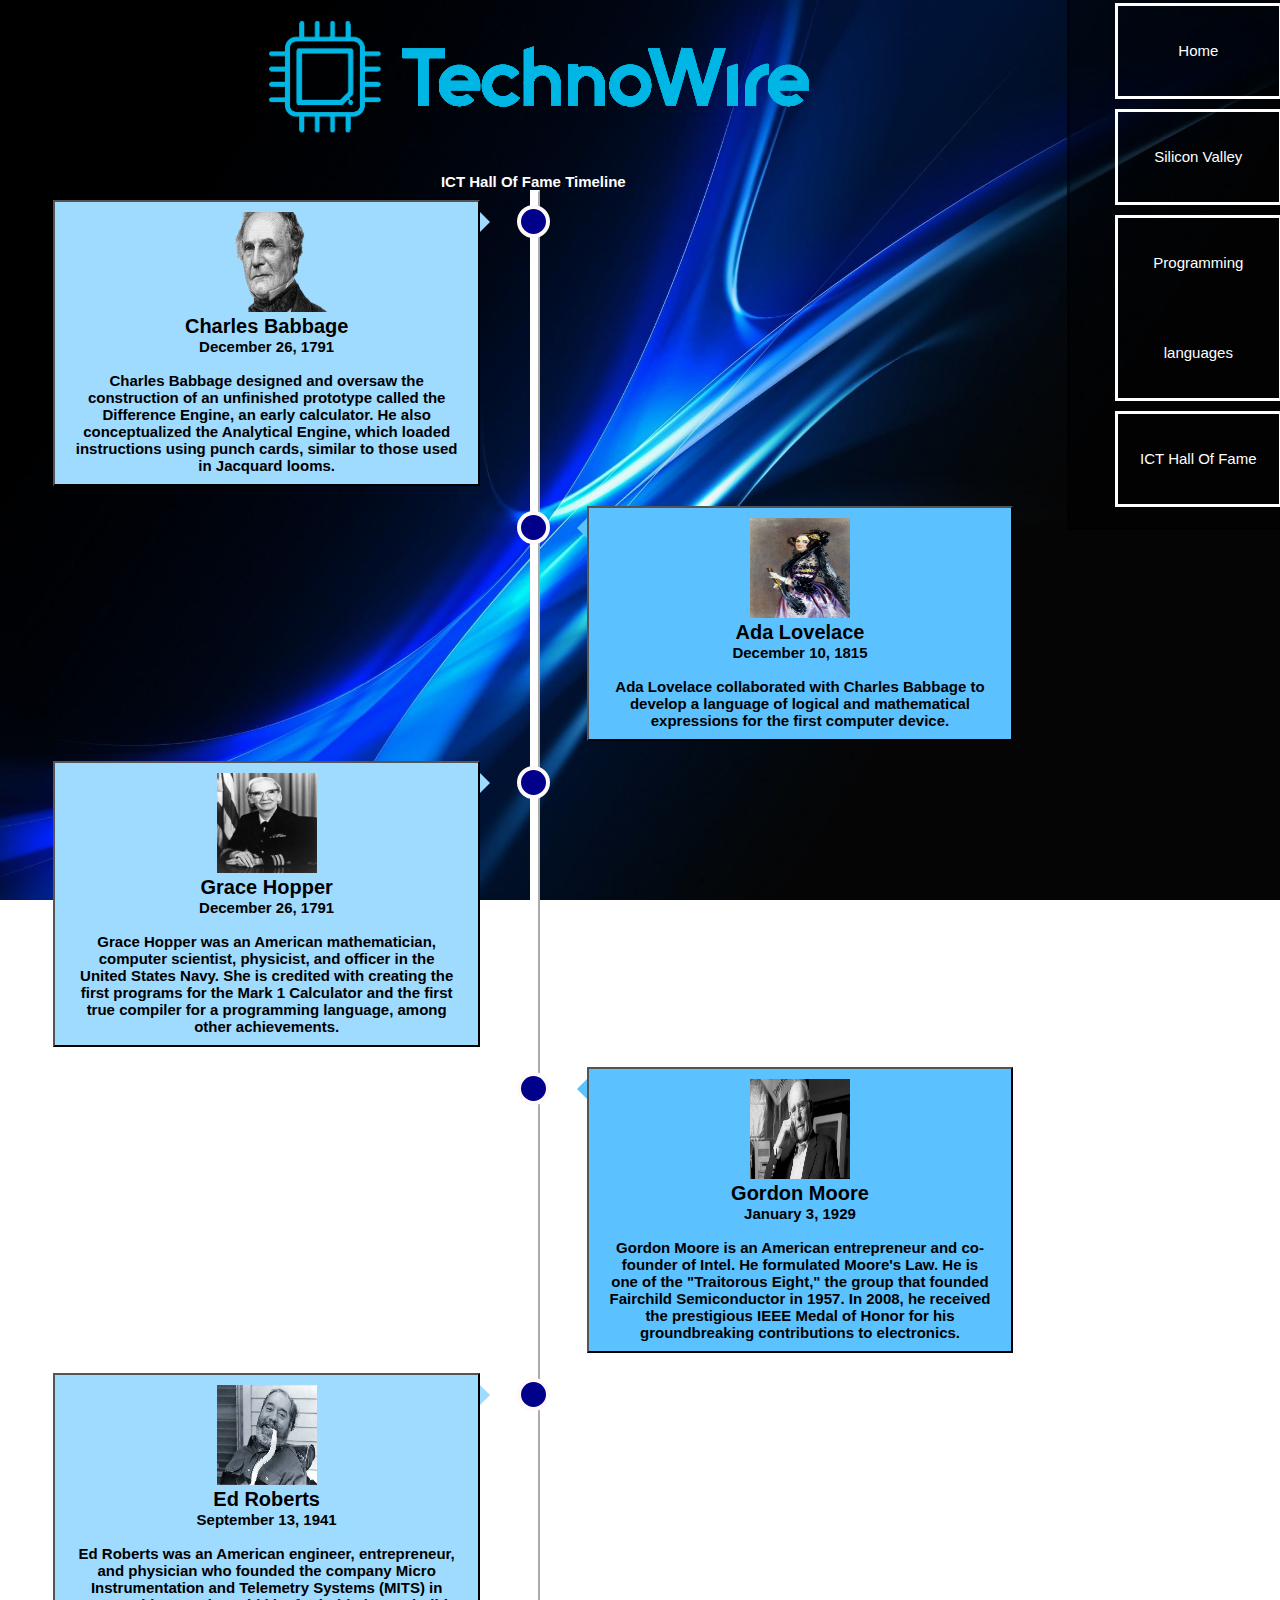
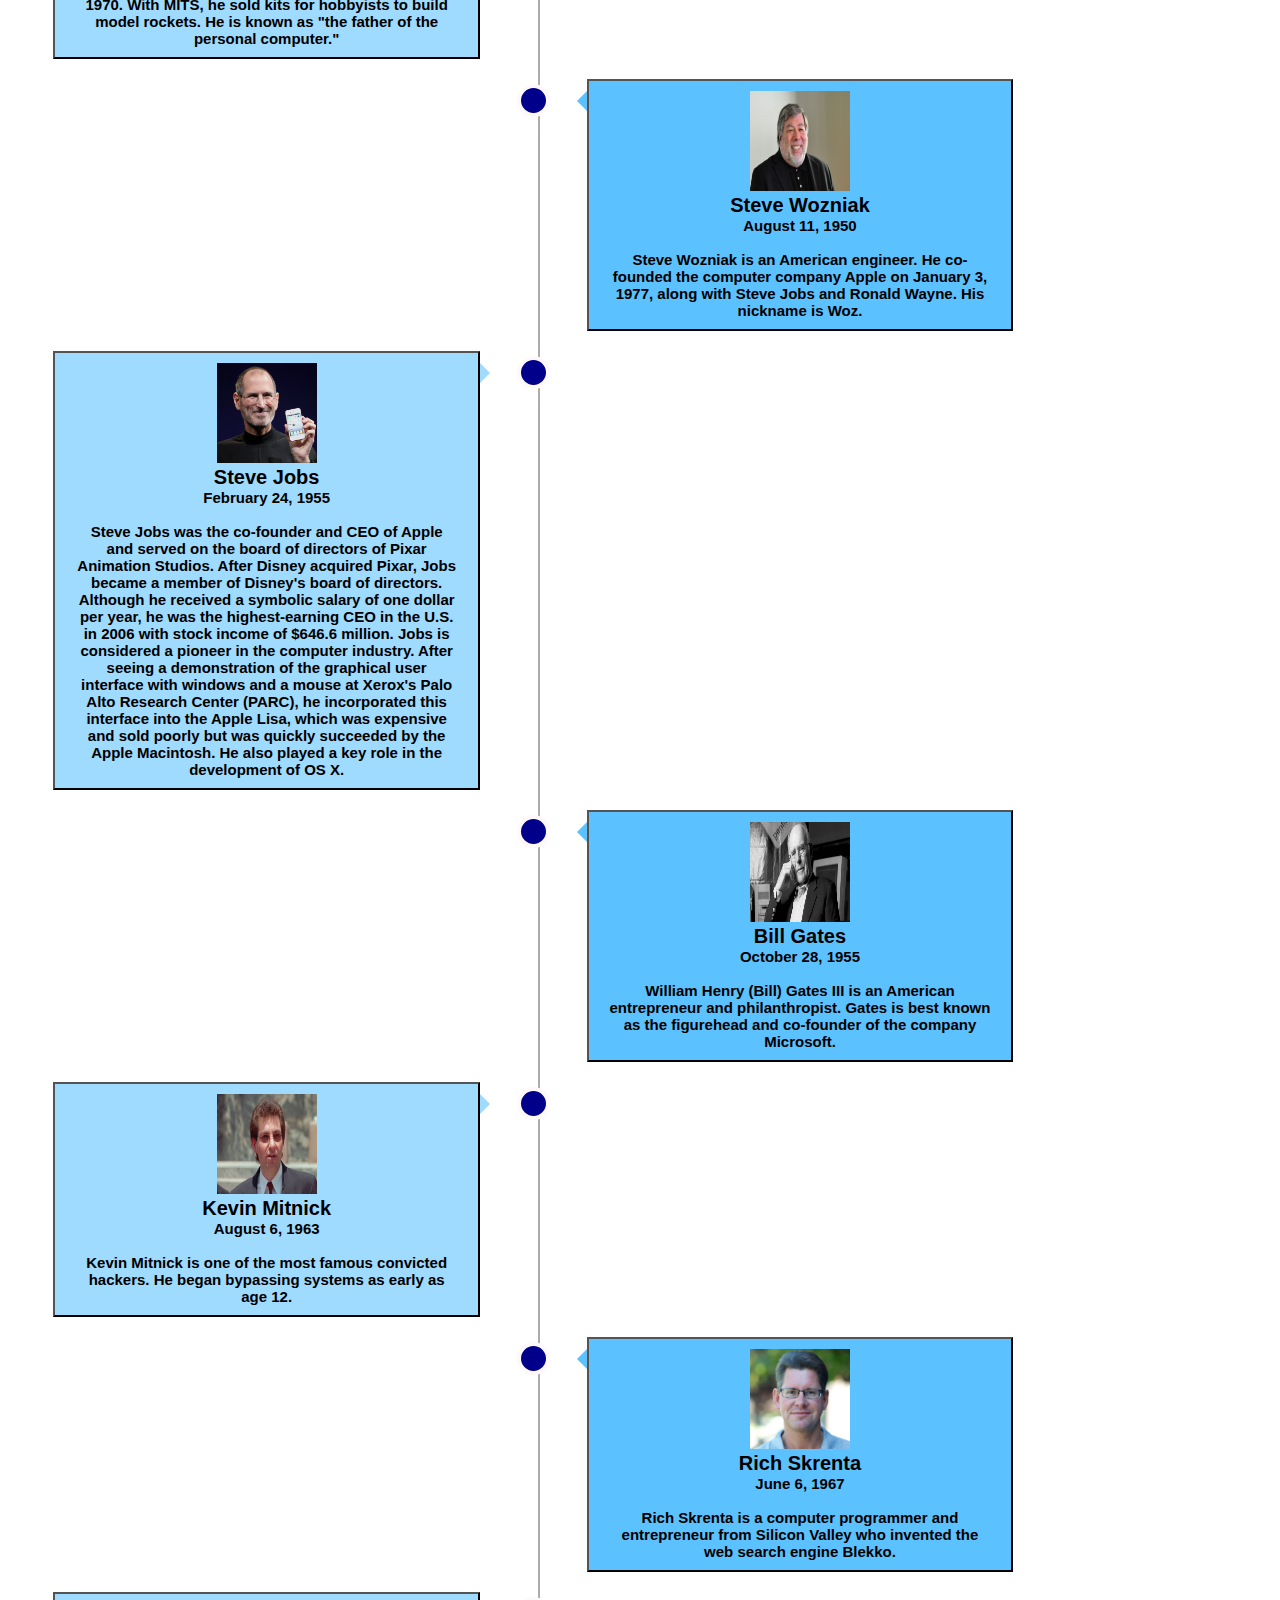
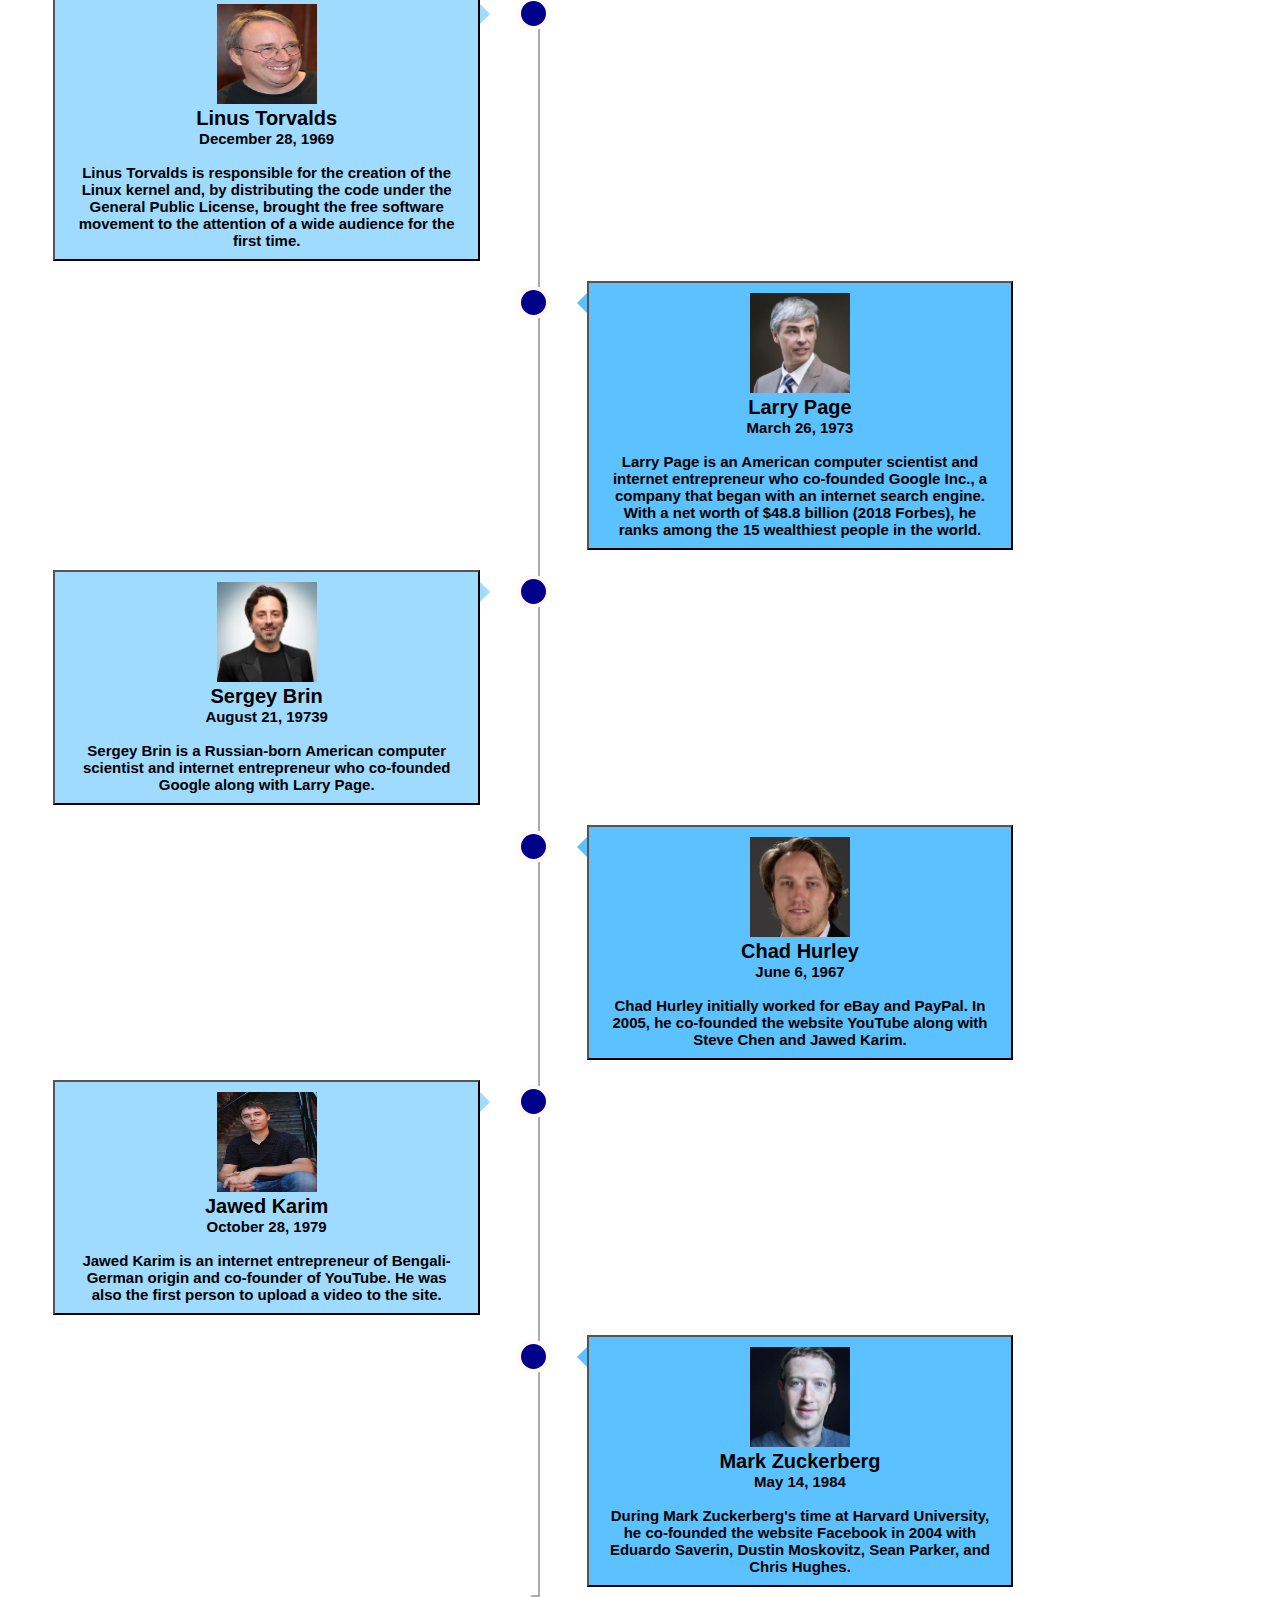
==== ICT.html @ 5e0d357f "Tech1" ====
<!DOCTYPE html>
<html lang="en">
<head>
    <meta charset="UTF-8">
    <meta name="viewport" content="width=device-width, initial-scale=1.0">
    <link rel="icon" type="image/x-icon" sizes="32x32" href="images/TechnoWire2.png">
    <link rel="stylesheet" href="styles1.css">
    <title>ICT Hall Of Fame</title>
</head>
<body>
   
    <div class="container">
  <div class="NavArea">
    <nav>
        <ul>
            <li><a href="index.html">Home</a></li>
            <li><a href="silicon.html">Silicon Valley</a></li>
            <li><a href="program.html">Programming languages</a></li>
            <li><a href="ICT.html">ICT Hall Of Fame</a></li>
        </ul>
    </nav>
  </div>
  <div class="headArea">
    <div class="example-img"><img src="images/TechnoWire_logo.png" alt="">
  </div>
  <div class="cool">ICT Hall Of Fame Timeline
  <div class="timeline">
    <div class="timeline">


        <div class="containerr left">

            <div class="content1">

                <img src="images/charles.png" width="150px" height="100px">

                <div class="title">Charles Babbage</div>
                <div class="bold"> December 26, 1791</div>
                &nbsp;
                <div>Charles Babbage designed and oversaw the construction of an unfinished prototype called the Difference Engine, 
                    an early calculator. He also conceptualized the Analytical Engine, which loaded instructions using punch cards, 
                    similar to those used in Jacquard looms.</div>

            </div>

         

        </div>

        <div class="containerr right">

            <div class="content">

                <img src="images/ada.jpg" width="100px" height="100px">

                <div class="title">Ada Lovelace</div>
                <div class="bold"> December 10, 1815</div>
                &nbsp;
                <div>Ada Lovelace collaborated with Charles Babbage to develop a language of logical and mathematical expressions for the first computer device. </div>

            </div>

        </div>

        <div class="containerr left">

            <div class="content1">

                <img src="images/grace.jpg" width="100px" height="100px">

                <div class="title">Grace Hopper</div>
                <div class="bold"> December 26, 1791</div>
                &nbsp;
                <div>Grace Hopper was an American mathematician, computer scientist, physicist, and officer in the United States Navy. 
                She is credited with creating the first programs for the Mark 1 Calculator and the first true compiler for a programming language, 
                among other achievements. 
                    
                     </div>
            </div>

        </div>

        <div class="containerr right">

            <div class="content">

                <img src="images/gordon.jpg" width="100px" height="100px">

                <div class="title">Gordon Moore</div>
                <div class="bold"> January 3, 1929</div>
                &nbsp;
                <div>Gordon Moore is an American entrepreneur and co-founder of Intel.
                     He formulated Moore's Law. 
                    He is one of the "Traitorous Eight," the group that founded Fairchild Semiconductor in 1957. 
                     In 2008, he received the prestigious IEEE Medal of Honor for his groundbreaking contributions to electronics. 
                    
                     </div>

            </div>

        </div>

        <div class="containerr left">

            <div class="content1">
                <img src="images/ed.jpg" width="100px" height="100px">

                <div class="title"> Ed Roberts</div>
                <div class="bold">  September 13, 1941</div>
                &nbsp;
                <div> Ed Roberts was an American engineer, entrepreneur, and physician who founded the company Micro Instrumentation 
                    and Telemetry Systems (MITS) in 1970. 
                    With MITS, he sold kits for hobbyists to build model rockets. 
                    He is known as "the father of the personal computer." 
                    
                     </div>

            </div>

        </div>

        <div class="containerr right">

            <div class="content">

                <img src="images/steve.webp" width="100px" height="100px">

                <div class="title">Steve Wozniak</div>
                <div class="bold"> August 11, 1950</div>
                &nbsp;
                <div>Steve Wozniak is an American engineer. He co-founded the computer company Apple on January 3, 
                    1977, along with Steve Jobs and Ronald Wayne. His nickname is Woz. 
                    
                     </div>

            </div>

        </div>

        <div class="containerr left">

            <div class="content1">
                <img src="images/steve.jpg" width="100px" height="100px">

                <div class="title">Steve Jobs</div>
                <div class="bold">February 24, 1955 </div>
                &nbsp;
                <div> Steve Jobs was the co-founder and CEO of Apple and served on the board of directors of Pixar Animation Studios.
                     After Disney acquired Pixar, Jobs became a member of Disney's board of directors.
                      Although he received a symbolic salary of one dollar per year, he was the highest-earning CEO in the U.S. 
                      in 2006 with stock income of $646.6 million. Jobs is considered a pioneer in the computer industry. 
                      After seeing a demonstration of the graphical user interface with windows and a mouse at Xerox's Palo Alto Research Center (PARC), 
                      he incorporated this interface into the Apple Lisa, which was expensive and sold poorly but was quickly succeeded by the Apple Macintosh. 
                      He also played a key role in the development of OS X. 

 
                    
                     </div>

            </div>

        </div>

        <div class="containerr right">

            <div class="content">

                <img src="images/gordon.jpg" width="100px" height="100px">

                <div class="title">Bill Gates </div>
                <div class="bold"> October 28, 1955</div>
                &nbsp;
                <div> William Henry (Bill) Gates III is an American entrepreneur and philanthropist.
                     Gates is best known as the figurehead and co-founder of the company Microsoft.
                    
                     </div>

            </div>

        </div>

        <div class="containerr left">

            <div class="content1">
                <img src="images/kevin.jpg" width="100px" height="100px">

                <div class="title">Kevin Mitnick</div>
                <div class="bold"> August 6, 1963</div>
                &nbsp;
                <div>Kevin Mitnick is one of the most famous convicted hackers. He began bypassing systems as early as age 12. 
                    
                     </div>

            </div>

        </div>

        <div class="containerr right">

            <div class="content">

                <img src="images/rick.jpeg" width="100px" height="100px">

                <div class="title">Rich Skrenta</div>
                <div class="bold"> June 6, 1967</div>
                &nbsp;
                <div>Rich Skrenta is a computer programmer and entrepreneur from Silicon Valley who invented the web search engine Blekko. 

 
                    
                     </div>

            </div>

        </div>

        <div class="containerr left">

            <div class="content1">
                <img src="images/linus.jpeg" width="100px" height="100px">

                <div class="title">Linus Torvalds</div>
                <div class="bold"> December 28, 1969</div>
                &nbsp;
                <div> Linus Torvalds is responsible for the creation of the Linux kernel and, 
                    by distributing the code under the General Public License, 
                    brought the free software movement to the attention of a wide audience for the first time. 

 
                    
                     </div>

            </div>

        </div>

        <div class="containerr right">

            <div class="content">

                <img src="images/larry.webp" width="100px" height="100px">

                <div class="title"> Larry Page</div>
                <div class="bold"> March 26, 1973 </div>
                &nbsp;
                <div>Larry Page is an American computer scientist and internet entrepreneur who co-founded Google Inc., 
                    a company that began with an internet search engine. With a net worth of $48.8 billion (2018 Forbes), 
                    he ranks among the 15 wealthiest people in the world. 

 

 
                    
                     </div>

            </div>

        </div>

        <div class="containerr left">

            <div class="content1">
                <img src="images/sergey.webp" width="100px" height="100px">

                <div class="title">Sergey Brin </div>
                <div class="bold">August 21, 19739</div>
                &nbsp;
                <div> Sergey Brin is a Russian-born American computer scientist and internet entrepreneur who co-founded Google along with Larry Page. 

 

 
 
                    
                     </div>

            </div>

        </div>

        <div class="containerr right">

            <div class="content">

                <img src="images/chad.jpg" width="100px" height="100px">

                <div class="title"> Chad Hurley</div>
                <div class="bold"> June 6, 1967</div>
                &nbsp;
                <div>Chad Hurley initially worked for eBay and PayPal. 

                    In 2005, he co-founded the website YouTube along with Steve Chen and Jawed Karim. 

 
                    
                     </div>

            </div>

        </div>

        <div class="containerr left">

            <div class="content1">
                <img src="images/jawed.jpg" width="100px" height="100px">

                <div class="title">Jawed Karim</div>
                <div class="bold">October 28, 1979</div>
                &nbsp;
                <div> Jawed Karim is an internet entrepreneur of Bengali-German origin and co-founder of YouTube. 
                    He was also the first person to upload a video to the site. 

 
                    
                     </div>

            </div>

        </div>

        <div class="containerr right">

            <div class="content">

                <img src="images/mark.webp" width="100px" height="100px">

                <div class="title">Mark Zuckerberg</div>
                <div class="bold"> May 14, 1984 </div>
                &nbsp;
                <div>During Mark Zuckerberg's time at Harvard University, 
                    he co-founded the website Facebook in 2004 with Eduardo Saverin, Dustin Moskovitz, Sean Parker, and Chris Hughes. 

 
                    
               </div>
            </div>
        </div>
    </div>
  </div>
</div>
</body>
</html>
---- styles1.css ----
.container {  display: grid;
  grid-template-columns: 1fr 1fr 1fr 1fr 1fr 1fr 1fr 1fr 1fr 1fr 1fr 1fr;
  grid-template-rows: 1fr 1fr 1fr 1fr 1fr 1fr;
  grid-auto-columns: 1fr;
  grid-auto-rows: 1fr;
  gap: 0px 0px;
  grid-auto-flow: row;
  grid-template-areas:
    "headArea headArea headArea headArea headArea headArea headArea headArea headArea headArea NavArea NavArea"
    "headArea headArea headArea headArea headArea headArea headArea headArea headArea headArea NavArea NavArea"
    ". mainArea mainArea mainArea mainArea mainArea mainArea mainArea mainArea mainArea NavArea NavArea"
    ". mainArea mainArea mainArea mainArea mainArea mainArea mainArea mainArea mainArea NavArea NavArea"
    ". . butLinkOne . . butLinkTwo . . butLinkThree . NavArea NavArea"
    "footArea footArea footArea footArea footArea footArea footArea footArea footArea footArea NavArea NavArea";
    font-family: Arial;
    font-size: 15px;
}

.NavArea { grid-area: NavArea; }
  
.headArea { grid-area: headArea; 
  text-align: center;
  background-color: #00000000;
  color: #fff;
  padding: 0px;
  height: 100%;
  width: 100%;
  margin-bottom: 20px;

 }


.mainArea { grid-area: mainArea;  

  text-align: center;
  margin: 20px auto;
  max-width: 800px;
  padding: 10px;
  color: white;
  background-color: rgba(0, 0, 0, 0.481);
  border-radius: 2px;
 }

.footArea { grid-area: footArea;   

  text-align: center;
  background-color: #00000076;
  color: #ffffff;
  padding: 5px;
  position: absolute;
  bottom: 0;
  width: 100%;
  height: 10;
  align-self: self-end;

} 

.butLinkOne{

  grid-area: butLinkOne;
  background-color: #000000;
  color: white;
  border: none;
  padding: 5px 5px;
  justify-content: space-between;
  border-radius: 10px;
  border-color: white;
  border-style: solid;
  text-decoration: none;
  height: 50px;
  align-self: self-end;
  width: 170px;
  text-align: center;
  cursor: pointer;
  transition: background-color 0.3s, transform 0.2s;
}

.butLinkTwo{

  grid-area: butLinkTwo;
  background-color: #000000;
  color: white;
  border: none;
  padding: 5px 5px;
  justify-content: space-between;
  border-radius: 10px;
  border-color: white;
  border-style: solid;
  text-decoration: none;
  height: 50px;
  align-self: self-end;
  width: 170px;
  text-align: center;
  cursor: pointer;
  transition: background-color 0.3s, transform 0.2s;

}

.butLinkThree{

  grid-area: butLinkThree;  
  background-color: #000000;
  color: white;
  border: none;
  padding: 5px 5px;
  justify-content: space-between;
  border-radius: 10px;
  border-color: white;
  border-style: solid;
  text-decoration: none;
  height: 50px;
  align-self: self-end;
  width: 170px;
  text-align: center;
  cursor: pointer;
  transition: background-color 0.3s, transform 0.2s;
  
}

.butLinkOne:hover {

  background-color: #000000;
  transform: scale(1.1);

}

.butLinkTwo:hover {

  background-color: #000000;
  transform: scale(1.1);

}

.butLinkThree:hover {

  background-color: #000000;
  transform: scale(1.1);

}

body{

  background-image: url('images/blue.avif');
  background-repeat: no-repeat;
  background-attachment: fixed;
  background-size: cover;
  overflow-x: hidden;
  
}

html, body , .container {

  height: 100%;
  margin: 0;

}

nav {
    float: right;
    bottom: 50px;
    margin-right: -10px;
    margin-top: -20px;
    line-height: 0px;
    background-color: rgba(0, 0, 0, 0.463);
    padding: 5px;
    border-style: solid;
    border-color: rgba(0, 0, 0, 0.429);
   
}

nav ul {

    list-style-type: none;
}



nav ul li {

    margin-bottom: 10px;

}



nav a {

    text-decoration: none;
    color: #ffffff;
    line-height: 90px;
    
}

li {

border-color: white;
border-style: solid;
border-radius: 0px;
text-align: center;
cursor: pointer;
transition: background-color 0.3s, transform 0.2s;


}

a {

width: 0px;
height: 0px;

}

li:hover {
  background-color: #000000;
  transform: scale(1.1);

}

.button {

text-decoration: none;
color: white;

}

.timeline {

  position: relative;
  max-width: 1200px;
  margin: 0 auto;

}

.timeline::after {

  content: '';
  position: absolute;
  width: 6px;
  background-color: #ffffff;
  border: 2px outset #ffffff;
  top: 0;
  bottom: 0;
  left: 50%;
  margin-left: -3px;
  
}

.containerr {

  padding: 10px 5%;
  position: relative;
  background-color: inherit;
  width: 40%;

}

.containerr::after {

  content: '';
  position: absolute;
  width: 25px;
  height: 25px;
  right: -17px;
  background-position: -70px -40px;
  border: 4px solid #fff8f8;
  top: 15px;
  z-index: 1;
  border-radius: 20px;
  background-color: #00008B;

}

.right {

  left: 50%;

}

.left::before {

  content: " ";
  height: 0;
  position: absolute;
  top: 22px;
  width: 0;
  z-index: 1;
  left: 90%;
  border: medium solid #9fdaff;
  border-width: 10px 0 10px 10px;
  border-color: transparent transparent transparent #9fdaff;

}

.right::before {

  content: " ";
  height: 0;
  position: absolute;
  top: 22px;
  width: 0;
  z-index: 1;
  right: 90%;
  border: medium solid #5cc1ff;
  border-width: 10px 10px 10px 0;
  border-color: transparent #5cc1ff transparent transparent;

}

.right::after {

  left: -16px;

}

.content {

  padding: 10px 20px;
  background-color: #ffffff;
  position: relative;
  border: outset 2px #000000;
  color: black;
  background-color: #5cc1ff;
  
}

.content1 {

  padding: 10px 20px;
  background-color: #ffffff;
  position: relative;
  border: outset 2px #000000;
  color: black;
  background-color: #9fdaff;
  
}

.title {

font-weight: bold;
font-size: 20px;

}

.titl+ {

  font-weight: bold;
  font-size: 15px;

}

.TechnoWire {

  position:absolute;
  right: 500px;
  
}

.bold {

  font-weight: bold;
  font-size: 15px;

}

.cool {

text-align: center;
font-size: 15px;
font-weight: bold;

}

@media screen and (max-width: 400px){

  .container {  display: grid;
      grid-template-columns: 1fr 1fr 1fr 1fr 1fr 1fr 1fr 1fr 1fr 1fr 1fr 1fr;
      grid-template-rows: 1fr 1fr 1fr 1fr 1fr 1fr;
      grid-auto-columns: 1fr;
      grid-auto-rows: 1fr;
      gap: 0px 0px;
      grid-auto-flow: row;
      grid-template-areas:
      "headArea headArea headArea headArea headArea headArea headArea headArea headArea headArea headArea headArea"
      "NavArea NavArea NavArea NavArea NavArea NavArea NavArea NavArea NavArea NavArea NavArea NavArea"
        "mainArea mainArea mainArea mainArea mainArea mainArea mainArea mainArea mainArea mainArea mainArea mainArea"
        "mainArea mainArea mainArea mainArea mainArea mainArea mainArea mainArea mainArea mainArea mainArea mainArea"
        "mainArea mainArea mainArea mainArea mainArea mainArea mainArea mainArea mainArea mainArea mainArea mainArea"
      "footArea footArea footArea footArea footArea footArea footArea footArea footArea footArea footArea footArea";
  }

    .NavArea { grid-area: NavArea; }
    
    .headArea { grid-area: headArea;}
    
    .mainArea { grid-area: mainArea; 
      text-align: center;
      margin: 20px auto;
      max-width: 800px;
      padding: 10px;
      color: rgb(255, 255, 255);
      background-color: rgba(0, 0, 0, 0.481);
      border-radius: 2px; 

  }
  
    .footArea { grid-area: footArea;
      text-align: center;
      background-color: #00000076;
      color: #ffffff;
      padding: 5px;
      position: absolute;
      bottom: 0;
      width: 100%;
      height: 10;
      align-self: self-end;
  
  }
    
    html, body , .container {
      height: 100%;
      margin: 0;

    }
  
  
  ul {

      list-style: none;
      padding: 0;
      margin: 0;
    
  }
  

  nav {
  
      background-color: rgba(0, 0, 0, 0.404);
      border-radius: 0px;
      max-height: 20px;
      max-width: 400px;
      
    
  }

  .butLinkOne {
    display: none;
  
  }

  .butLinkTwo {
    display: none;
  
  }
  
  .butLinkThree {
    display: none;
  
  }
  
  nav ul {
      display: flex;
      justify-content: center;
      height: 100px;
      width:100%;
      border: solid;

  }
  
  nav li {
      margin: 0 0px; 
      position: relative;
      right: 20px;
      text-align: center;
      font-family: Arial, Helvetica, sans-serif;
      border-color: rgb(255, 255, 255);
      text-decoration: solid;
      justify-content: center;
      font-size: 10px;
      padding: 0px;
      margin: -20 -20px;
      
  }
  
  nav a {
      text-decoration: none;
      color: #fff;
      font-size: 8x;
      max-width: 50%;
      text-align: right;
      justify-content: center;
      
  }
  
  .TechnoWire {

    position:absolute;
    right: 0px;
    
  }
  
  body{
  
      background-image: url('images/blue.avif');
      background-repeat: no-repeat;
      background-attachment: fixed;
      background-size: cover;
      max-width: 100%;
      font-family: Arial, Helvetica, sans-serif;
      
  }

  .timeline::after {

    left: 31px;

}

.containerr {

    width: 80%;
    padding-left: 70px;
    padding-right: 25px;

}

.containerr::before {

    left: 60px;
    border: medium solid #00daff;
    border-width: 10px 10px 10px 0;
    border-color: transparent #00daff transparent transparent;

}

.left::after,

.right::after {

    left: 15px;

}

.right {

    left: 0%;

}
  
    img {
  
  max-width: 100%; 
    
}
  }
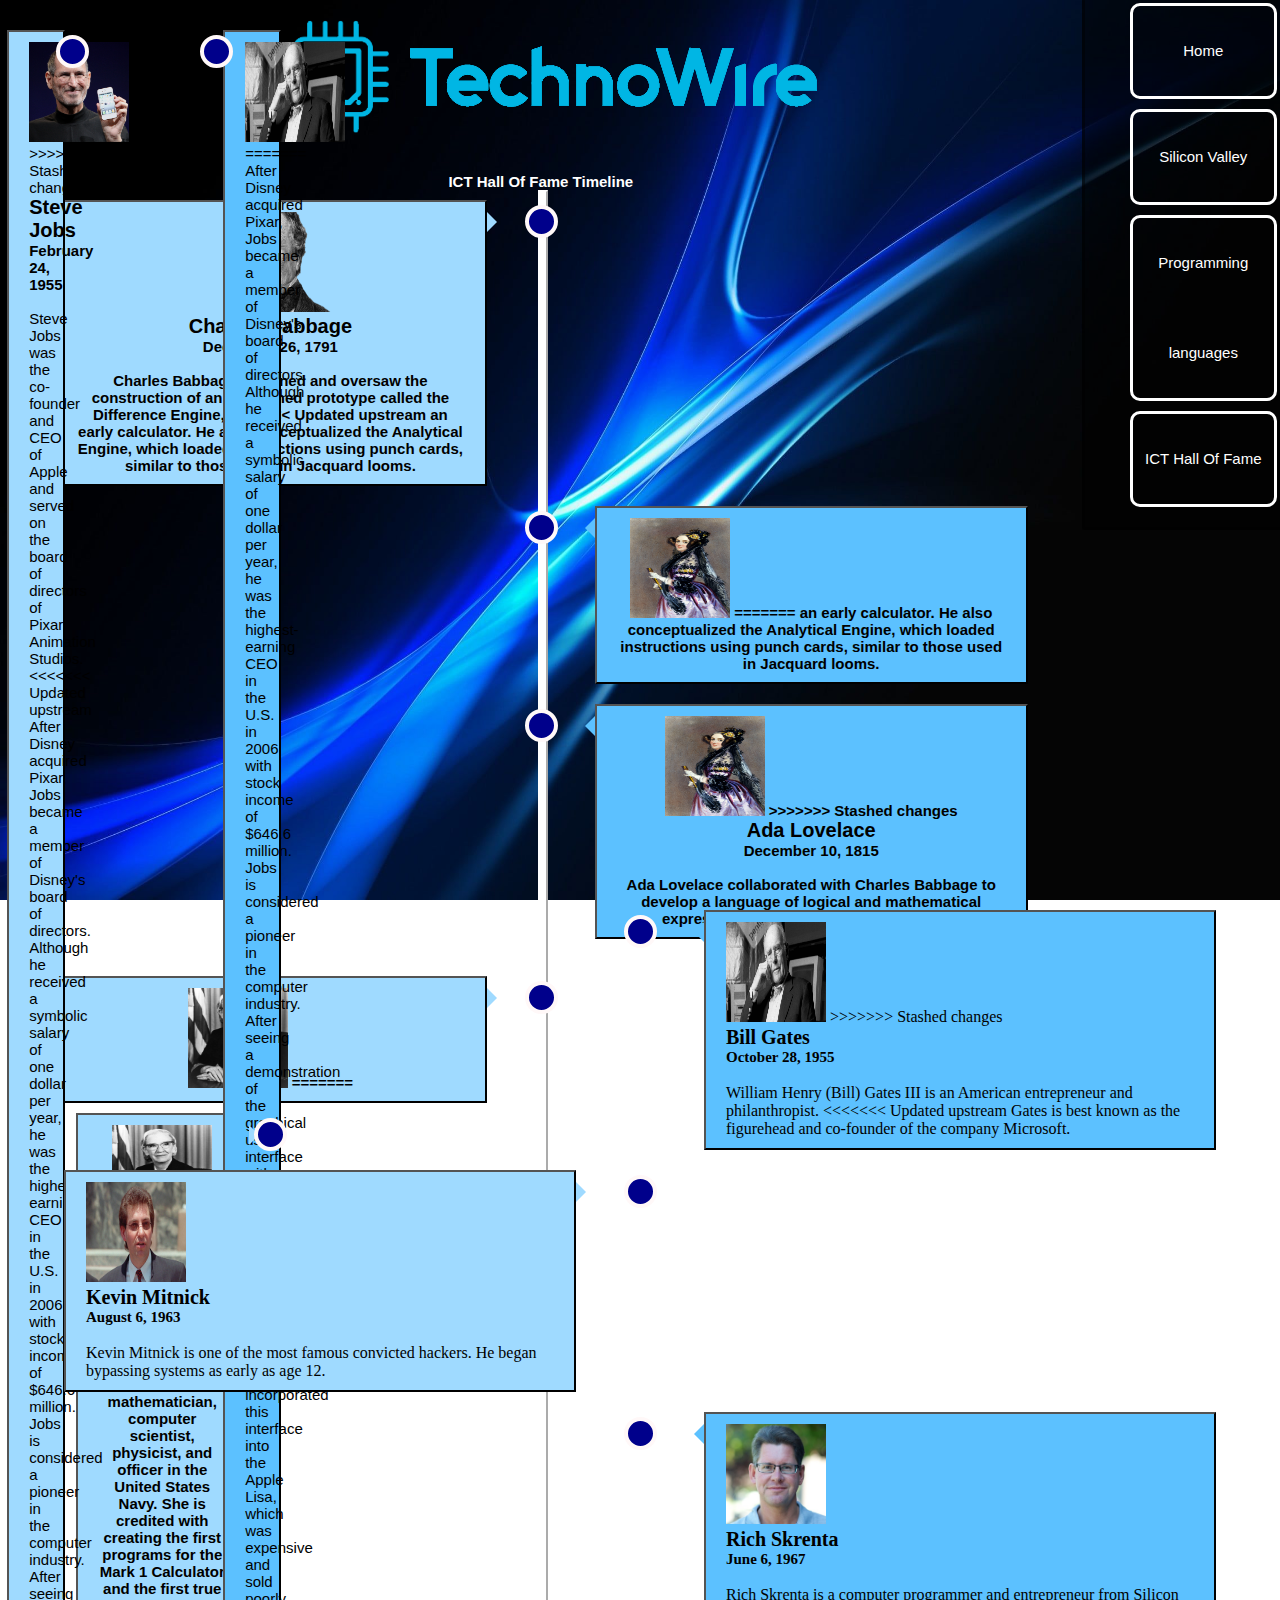
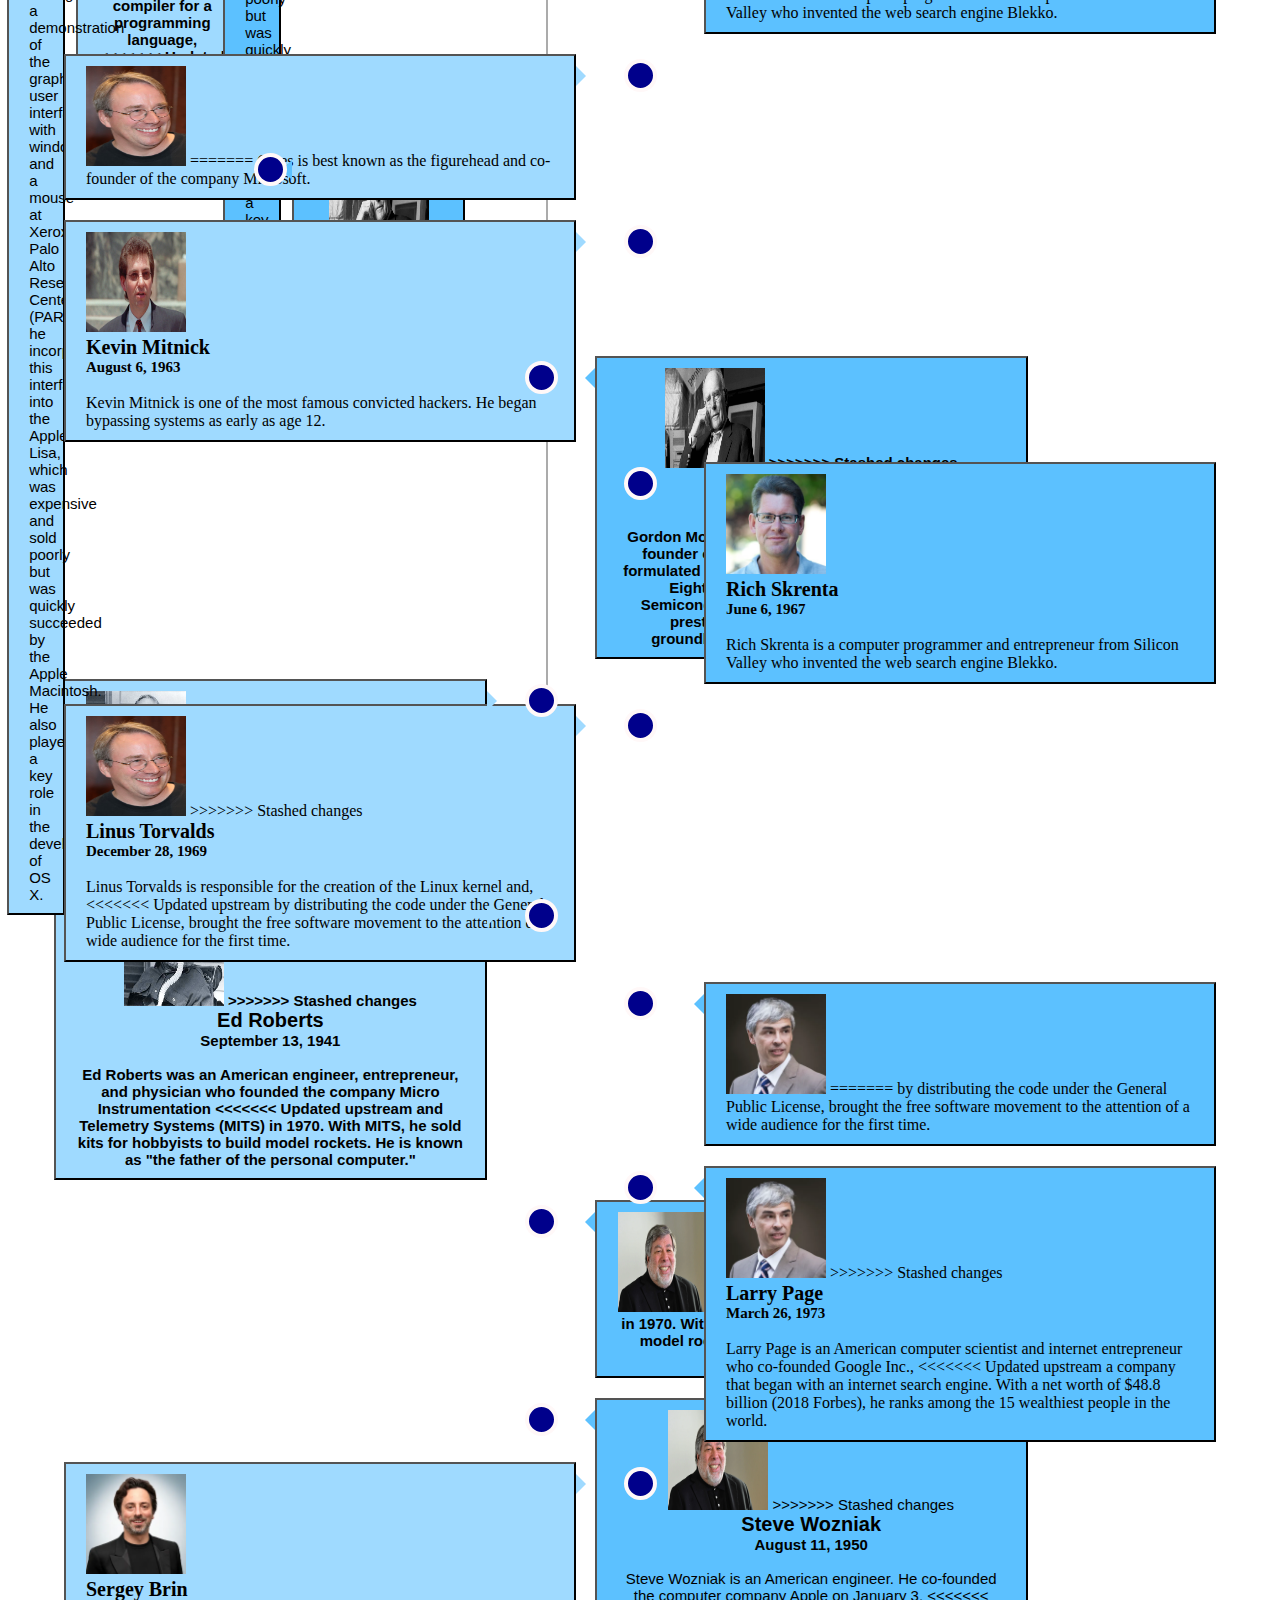
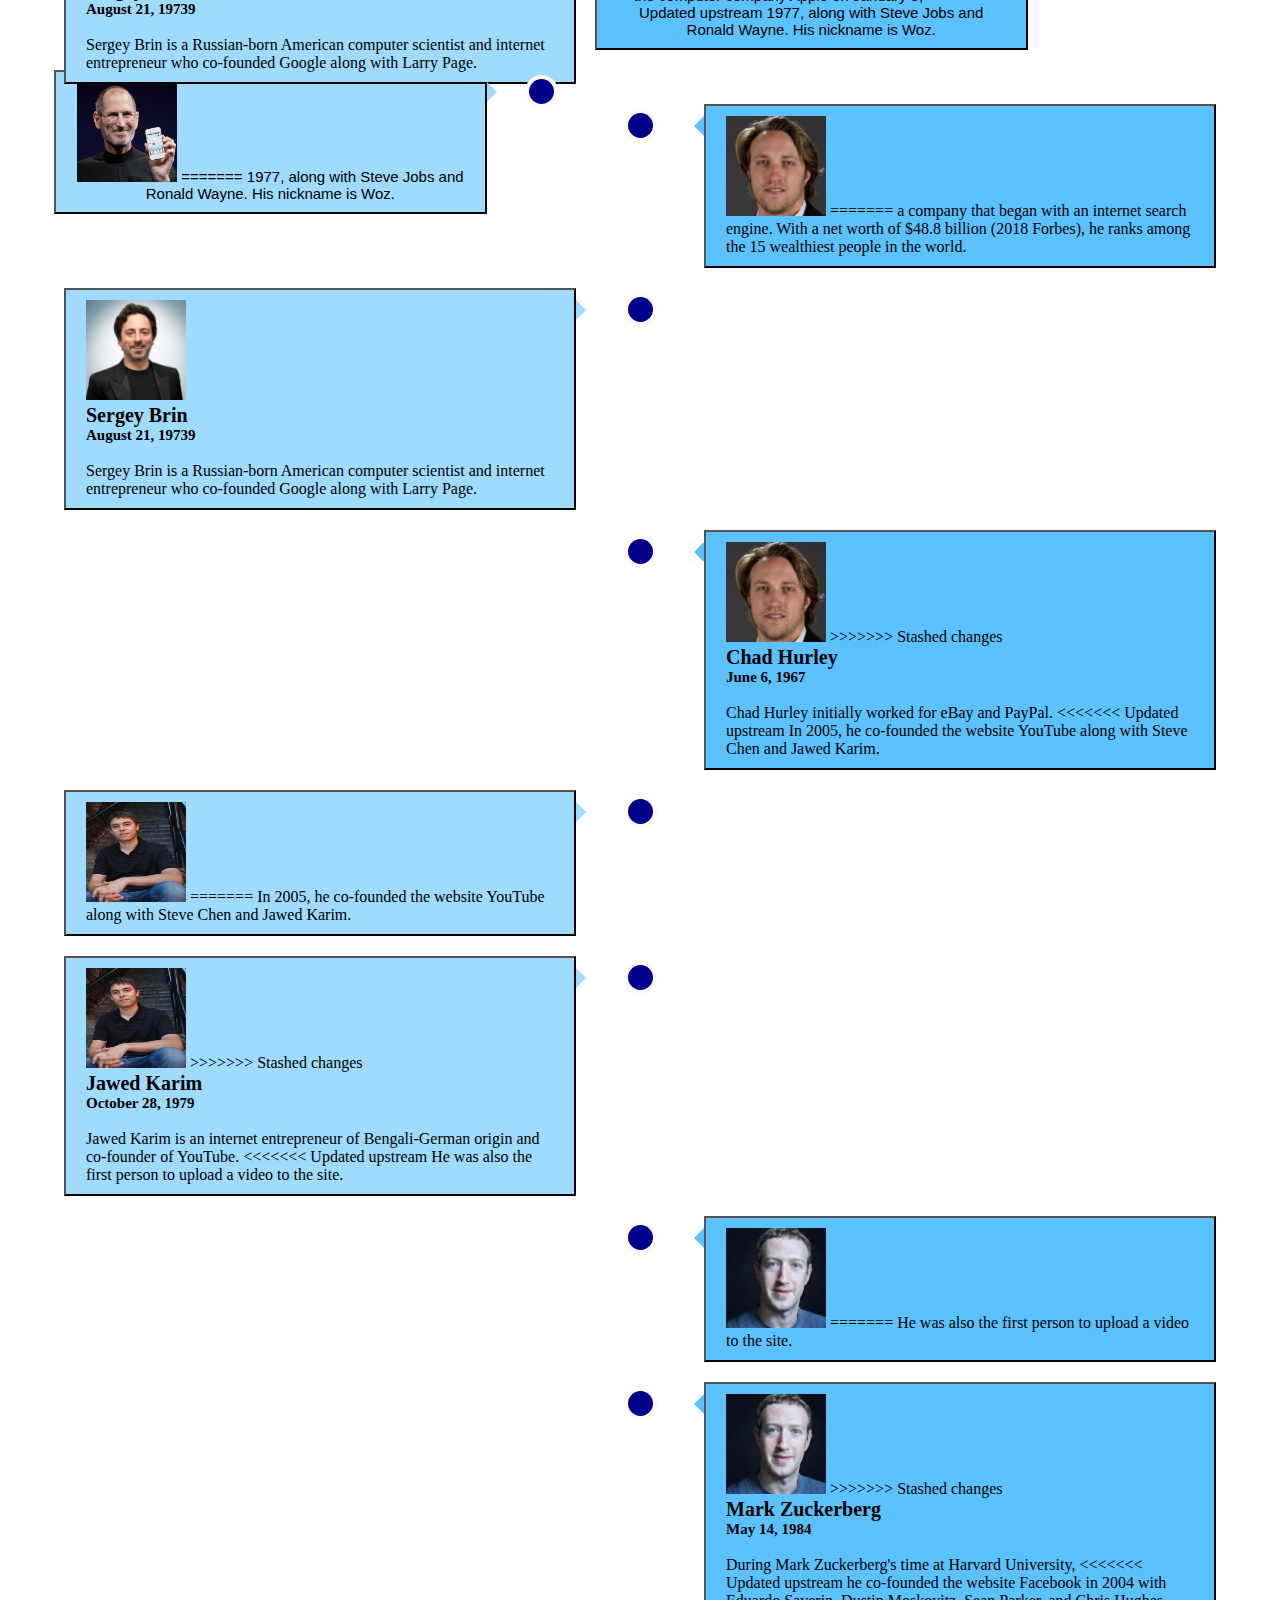
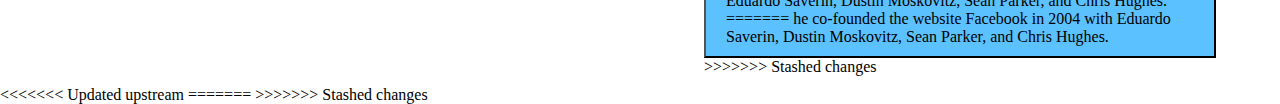
==== commit b15d66c4: "Tech1" ====
--- a/ICT.html
+++ b/ICT.html
@@ -1,43 +1,40 @@
 <!DOCTYPE html>
 <html lang="en">
 <head>
-    <meta charset="UTF-8">
-    <meta name="viewport" content="width=device-width, initial-scale=1.0">
-    <link rel="icon" type="image/x-icon" sizes="32x32" href="images/TechnoWire2.png">
-    <link rel="stylesheet" href="styles1.css">
-    <title>ICT Hall Of Fame</title>
+<meta charset="UTF-8">
+<meta name="viewport" content="width=device-width, initial-scale=1.0">
+<link rel="icon" type="image/x-icon" sizes="32x32" href="images/TechnoWire2.png">
+<link rel="stylesheet" href="styles.css">
+<title>ICT Hall Of Fame</title>
 </head>
 <body>
    
-    <div class="container">
-  <div class="NavArea">
-    <nav>
-        <ul>
-            <li><a href="index.html">Home</a></li>
-            <li><a href="silicon.html">Silicon Valley</a></li>
-            <li><a href="program.html">Programming languages</a></li>
-            <li><a href="ICT.html">ICT Hall Of Fame</a></li>
-        </ul>
-    </nav>
-  </div>
-  <div class="headArea">
-    <div class="example-img"><img src="images/TechnoWire_logo.png" alt="">
-  </div>
+<div class="container">
+    <div class="NavArea">
+        <nav>
+          <ul>
+              <li><a href="index.html">&nbsp;Home&nbsp;</a></li>
+              <li><a href="silicon.html">Silicon Valley</a></li>
+              <li><a href="program.html">Programming languages</a></li>
+              <li><a href="ICT.html">ICT Hall Of Fame</a></li>
+          </ul>
+      </nav>
+    </div>
+<div class="headArea">
+<div class="example-img"><img src="images/TechnoWire_logo.png" alt=""></div>
   <div class="cool">ICT Hall Of Fame Timeline
   <div class="timeline">
     <div class="timeline">
 
-
-        <div class="containerr left">
-
+        <div class="containerr left">
             <div class="content1">
 
                 <img src="images/charles.png" width="150px" height="100px">
-
                 <div class="title">Charles Babbage</div>
                 <div class="bold"> December 26, 1791</div>
                 &nbsp;
                 <div>Charles Babbage designed and oversaw the construction of an unfinished prototype called the Difference Engine, 
+<<<<<<< Updated upstream
                     an early calculator. He also conceptualized the Analytical Engine, which loaded instructions using punch cards, 
                     similar to those used in Jacquard looms.</div>
 
@@ -53,12 +50,24 @@
 
                 <img src="images/ada.jpg" width="100px" height="100px">
 
+=======
+                an early calculator. He also conceptualized the Analytical Engine, which loaded instructions using punch cards, 
+                similar to those used in Jacquard looms.</div>
+            </div>
+        </div>
+
+        <div class="containerr right">
+            <div class="content">
+
+                <img src="images/ada.jpg" width="100px" height="100px">
+>>>>>>> Stashed changes
                 <div class="title">Ada Lovelace</div>
                 <div class="bold"> December 10, 1815</div>
                 &nbsp;
                 <div>Ada Lovelace collaborated with Charles Babbage to develop a language of logical and mathematical expressions for the first computer device. </div>
 
             </div>
+<<<<<<< Updated upstream
 
         </div>
 
@@ -68,11 +77,20 @@
 
                 <img src="images/grace.jpg" width="100px" height="100px">
 
+=======
+        </div>
+
+        <div class="containerr left">
+            <div class="content1">
+
+                <img src="images/grace.jpg" width="100px" height="100px">
+>>>>>>> Stashed changes
                 <div class="title">Grace Hopper</div>
                 <div class="bold"> December 26, 1791</div>
                 &nbsp;
                 <div>Grace Hopper was an American mathematician, computer scientist, physicist, and officer in the United States Navy. 
                 She is credited with creating the first programs for the Mark 1 Calculator and the first true compiler for a programming language, 
+<<<<<<< Updated upstream
                 among other achievements. 
                     
                      </div>
@@ -86,10 +104,21 @@
 
                 <img src="images/gordon.jpg" width="100px" height="100px">
 
+=======
+                among other achievements.</div>
+            </div>
+        </div>
+
+        <div class="containerr right">
+            <div class="content">
+
+                <img src="images/gordon.jpg" width="100px" height="100px">
+>>>>>>> Stashed changes
                 <div class="title">Gordon Moore</div>
                 <div class="bold"> January 3, 1929</div>
                 &nbsp;
                 <div>Gordon Moore is an American entrepreneur and co-founder of Intel.
+<<<<<<< Updated upstream
                      He formulated Moore's Law. 
                     He is one of the "Traitorous Eight," the group that founded Fairchild Semiconductor in 1957. 
                      In 2008, he received the prestigious IEEE Medal of Honor for his groundbreaking contributions to electronics. 
@@ -105,10 +134,23 @@
             <div class="content1">
                 <img src="images/ed.jpg" width="100px" height="100px">
 
+=======
+                He formulated Moore's Law. 
+                He is one of the "Traitorous Eight," the group that founded Fairchild Semiconductor in 1957. 
+                In 2008, he received the prestigious IEEE Medal of Honor for his groundbreaking contributions to electronics.</div>
+            </div>
+        </div>
+
+        <div class="containerr left">
+            <div class="content1">
+
+                <img src="images/ed.jpg" width="100px" height="100px">
+>>>>>>> Stashed changes
                 <div class="title"> Ed Roberts</div>
                 <div class="bold">  September 13, 1941</div>
                 &nbsp;
                 <div> Ed Roberts was an American engineer, entrepreneur, and physician who founded the company Micro Instrumentation 
+<<<<<<< Updated upstream
                     and Telemetry Systems (MITS) in 1970. 
                     With MITS, he sold kits for hobbyists to build model rockets. 
                     He is known as "the father of the personal computer." 
@@ -125,10 +167,23 @@
 
                 <img src="images/steve.webp" width="100px" height="100px">
 
+=======
+                and Telemetry Systems (MITS) in 1970. 
+                With MITS, he sold kits for hobbyists to build model rockets. 
+                He is known as "the father of the personal computer."</div>
+            </div>
+        </div>
+
+        <div class="containerr right">
+            <div class="content">
+
+                <img src="images/steve.webp" width="100px" height="100px">
+>>>>>>> Stashed changes
                 <div class="title">Steve Wozniak</div>
                 <div class="bold"> August 11, 1950</div>
                 &nbsp;
                 <div>Steve Wozniak is an American engineer. He co-founded the computer company Apple on January 3, 
+<<<<<<< Updated upstream
                     1977, along with Steve Jobs and Ronald Wayne. His nickname is Woz. 
                     
                      </div>
@@ -142,10 +197,21 @@
             <div class="content1">
                 <img src="images/steve.jpg" width="100px" height="100px">
 
+=======
+                1977, along with Steve Jobs and Ronald Wayne. His nickname is Woz.</div>
+            </div>
+        </div>
+
+        <div class="containerr left">
+            <div class="content1">
+
+                <img src="images/steve.jpg" width="100px" height="100px">
+>>>>>>> Stashed changes
                 <div class="title">Steve Jobs</div>
                 <div class="bold">February 24, 1955 </div>
                 &nbsp;
                 <div> Steve Jobs was the co-founder and CEO of Apple and served on the board of directors of Pixar Animation Studios.
+<<<<<<< Updated upstream
                      After Disney acquired Pixar, Jobs became a member of Disney's board of directors.
                       Although he received a symbolic salary of one dollar per year, he was the highest-earning CEO in the U.S. 
                       in 2006 with stock income of $646.6 million. Jobs is considered a pioneer in the computer industry. 
@@ -167,10 +233,26 @@
 
                 <img src="images/gordon.jpg" width="100px" height="100px">
 
+=======
+                After Disney acquired Pixar, Jobs became a member of Disney's board of directors.
+                Although he received a symbolic salary of one dollar per year, he was the highest-earning CEO in the U.S. 
+                in 2006 with stock income of $646.6 million. Jobs is considered a pioneer in the computer industry. 
+                After seeing a demonstration of the graphical user interface with windows and a mouse at Xerox's Palo Alto Research Center (PARC), 
+                he incorporated this interface into the Apple Lisa, which was expensive and sold poorly but was quickly succeeded by the Apple Macintosh. 
+                He also played a key role in the development of OS X. </div>
+            </div>
+        </div>
+
+        <div class="containerr right">
+            <div class="content">
+
+                <img src="images/gordon.jpg" width="100px" height="100px">
+>>>>>>> Stashed changes
                 <div class="title">Bill Gates </div>
                 <div class="bold"> October 28, 1955</div>
                 &nbsp;
                 <div> William Henry (Bill) Gates III is an American entrepreneur and philanthropist.
+<<<<<<< Updated upstream
                      Gates is best known as the figurehead and co-founder of the company Microsoft.
                     
                      </div>
@@ -219,10 +301,44 @@
             <div class="content1">
                 <img src="images/linus.jpeg" width="100px" height="100px">
 
+=======
+                Gates is best known as the figurehead and co-founder of the company Microsoft.</div>
+            </div>
+        </div>
+
+        <div class="containerr left">
+            <div class="content1">
+
+                <img src="images/kevin.jpg" width="100px" height="100px">
+                <div class="title">Kevin Mitnick</div>
+                <div class="bold"> August 6, 1963</div>
+                &nbsp;
+                <div>Kevin Mitnick is one of the most famous convicted hackers. 
+                He began bypassing systems as early as age 12. </div>
+            </div>
+        </div>
+
+        <div class="containerr right">
+            <div class="content">
+
+                <img src="images/rick.jpeg" width="100px" height="100px">
+                <div class="title">Rich Skrenta</div>
+                <div class="bold"> June 6, 1967</div>
+                &nbsp;
+                <div>Rich Skrenta is a computer programmer and entrepreneur from Silicon Valley who invented the web search engine Blekko.</div>
+            </div>
+        </div>
+
+        <div class="containerr left">
+            <div class="content1">
+
+                <img src="images/linus.jpeg" width="100px" height="100px">
+>>>>>>> Stashed changes
                 <div class="title">Linus Torvalds</div>
                 <div class="bold"> December 28, 1969</div>
                 &nbsp;
                 <div> Linus Torvalds is responsible for the creation of the Linux kernel and, 
+<<<<<<< Updated upstream
                     by distributing the code under the General Public License, 
                     brought the free software movement to the attention of a wide audience for the first time. 
 
@@ -240,10 +356,22 @@
 
                 <img src="images/larry.webp" width="100px" height="100px">
 
+=======
+                by distributing the code under the General Public License, 
+                brought the free software movement to the attention of a wide audience for the first time.</div>
+            </div>
+        </div>
+
+        <div class="containerr right">
+            <div class="content">
+
+                <img src="images/larry.webp" width="100px" height="100px">
+>>>>>>> Stashed changes
                 <div class="title"> Larry Page</div>
                 <div class="bold"> March 26, 1973 </div>
                 &nbsp;
                 <div>Larry Page is an American computer scientist and internet entrepreneur who co-founded Google Inc., 
+<<<<<<< Updated upstream
                     a company that began with an internet search engine. With a net worth of $48.8 billion (2018 Forbes), 
                     he ranks among the 15 wealthiest people in the world. 
 
@@ -284,10 +412,33 @@
 
                 <img src="images/chad.jpg" width="100px" height="100px">
 
+=======
+                a company that began with an internet search engine. With a net worth of $48.8 billion (2018 Forbes), 
+                he ranks among the 15 wealthiest people in the world. </div>
+            </div>
+        </div>
+
+        <div class="containerr left">
+            <div class="content1">
+
+                <img src="images/sergey.webp" width="100px" height="100px">
+                <div class="title">Sergey Brin </div>
+                <div class="bold">August 21, 19739</div>
+                &nbsp;
+                <div> Sergey Brin is a Russian-born American computer scientist and internet entrepreneur who co-founded Google along with Larry Page.</div>
+            </div>
+        </div>
+
+        <div class="containerr right">
+            <div class="content">
+
+                <img src="images/chad.jpg" width="100px" height="100px">
+>>>>>>> Stashed changes
                 <div class="title"> Chad Hurley</div>
                 <div class="bold"> June 6, 1967</div>
                 &nbsp;
                 <div>Chad Hurley initially worked for eBay and PayPal. 
+<<<<<<< Updated upstream
 
                     In 2005, he co-founded the website YouTube along with Steve Chen and Jawed Karim. 
 
@@ -304,10 +455,21 @@
             <div class="content1">
                 <img src="images/jawed.jpg" width="100px" height="100px">
 
+=======
+                In 2005, he co-founded the website YouTube along with Steve Chen and Jawed Karim.</div>
+            </div>
+        </div>
+
+        <div class="containerr left">
+            <div class="content1">
+
+                <img src="images/jawed.jpg" width="100px" height="100px">
+>>>>>>> Stashed changes
                 <div class="title">Jawed Karim</div>
                 <div class="bold">October 28, 1979</div>
                 &nbsp;
                 <div> Jawed Karim is an internet entrepreneur of Bengali-German origin and co-founder of YouTube. 
+<<<<<<< Updated upstream
                     He was also the first person to upload a video to the site. 
 
  
@@ -324,19 +486,38 @@
 
                 <img src="images/mark.webp" width="100px" height="100px">
 
+=======
+                He was also the first person to upload a video to the site.</div>
+            </div>
+        </div>
+
+        <div class="containerr right">
+            <div class="content">
+
+                <img src="images/mark.webp" width="100px" height="100px">
+>>>>>>> Stashed changes
                 <div class="title">Mark Zuckerberg</div>
                 <div class="bold"> May 14, 1984 </div>
                 &nbsp;
                 <div>During Mark Zuckerberg's time at Harvard University, 
+<<<<<<< Updated upstream
                     he co-founded the website Facebook in 2004 with Eduardo Saverin, Dustin Moskovitz, Sean Parker, and Chris Hughes. 
 
  
                     
                </div>
+=======
+                he co-founded the website Facebook in 2004 with Eduardo Saverin, Dustin Moskovitz, Sean Parker, and Chris Hughes.</div>
+>>>>>>> Stashed changes
             </div>
         </div>
     </div>
   </div>
 </div>
+<<<<<<< Updated upstream
+=======
+</div>
+</div>
+>>>>>>> Stashed changes
 </body>
 </html>--- a/styles.css
+++ b/styles.css
@@ -0,0 +1,559 @@
+
+
+.container {  display: grid;
+  grid-template-columns: 1fr 1fr 1fr 1fr 1fr 1fr 1fr 1fr 1fr 1fr 1fr 1fr;
+  grid-template-rows: 1fr 1fr 1fr 1fr 1fr 1fr;
+  grid-auto-columns: 1fr;
+  grid-auto-rows: 1fr;
+  gap: 0px 0px;
+  grid-auto-flow: row;
+  grid-template-areas:
+    "headArea headArea headArea headArea headArea headArea headArea headArea headArea headArea NavArea NavArea"
+    "headArea headArea headArea headArea headArea headArea headArea headArea headArea headArea NavArea NavArea"
+    ". mainArea mainArea mainArea mainArea mainArea mainArea mainArea mainArea mainArea NavArea NavArea"
+    ". mainArea mainArea mainArea mainArea mainArea mainArea mainArea mainArea mainArea NavArea NavArea"
+    ". . butLinkOne . . butLinkTwo . . butLinkThree . NavArea NavArea"
+    "footArea footArea footArea footArea footArea footArea footArea footArea footArea footArea NavArea NavArea";
+    font-family: Arial;
+    font-size: 15px;
+}
+
+
+.NavArea { grid-area: NavArea; }
+  
+.headArea { grid-area: headArea; 
+  text-align: center;
+  background-color: #00000000;
+  color: #fff;
+  padding: 0px;
+  height: 100%;
+  width: 100%;
+  margin-bottom: 20px;
+
+ }
+
+
+.mainArea { grid-area: mainArea;  
+  text-align: center;
+  margin: 20px auto;
+  max-width: 800px;
+  padding: 10px;
+  color: white;
+  background-color: rgba(0, 0, 0, 0.481);
+  border-radius: 2px; }
+
+.footArea { grid-area: footArea;   
+
+  text-align: center;
+  background-color: #00000076;
+  color: #ffffff;
+  padding: 5px;
+  position: absolute;
+  bottom: 0;
+  width: 100%;
+  height: 10;
+  align-self: self-end;
+
+
+} 
+
+
+
+.butLinkOne{
+
+  grid-area: butLinkOne;
+  background-color: #000000;
+  color: white;
+  border: none;
+  padding: 5px 5px;
+  justify-content: space-between;
+  border-radius: 10px;
+  border-color: white;
+  border-style: solid;
+  text-decoration: none;
+  height: 50px;
+  align-self: self-end;
+  width: 170px;
+  text-align: center;
+  cursor: pointer;
+  transition: background-color 0.3s, transform 0.2s;
+}
+
+.butLinkTwo{
+
+  grid-area: butLinkTwo;
+  background-color: #000000;
+  color: white;
+  border: none;
+  padding: 5px 5px;
+  justify-content: space-between;
+  border-radius: 10px;
+  border-color: white;
+  border-style: solid;
+  text-decoration: none;
+  height: 50px;
+  align-self: self-end;
+  width: 170px;
+  text-align: center;
+  cursor: pointer;
+  transition: background-color 0.3s, transform 0.2s;
+
+}
+
+.butLinkThree{
+
+  grid-area: butLinkThree;  
+  background-color: #000000;
+  color: white;
+  border: none;
+  padding: 5px 5px;
+  justify-content: space-between;
+  border-radius: 10px;
+  border-color: white;
+  border-style: solid;
+  text-decoration: none;
+  height: 50px;
+  align-self: self-end;
+  width: 170px;
+  text-align: center;
+  cursor: pointer;
+  transition: background-color 0.3s, transform 0.2s;
+  
+  
+}
+
+.butLinkOne:hover {
+  background-color: #000000;
+  transform: scale(1.1);
+
+}
+
+.butLinkTwo:hover {
+  background-color: #000000;
+  transform: scale(1.1);
+
+}
+
+.butLinkThree:hover {
+  background-color: #000000;
+  transform: scale(1.1);
+
+}
+
+
+body{
+
+  background-image: url('images/blue.avif');
+  background-repeat: no-repeat;
+  background-attachment: fixed;
+  background-size: cover;
+  overflow-x: hidden;
+  
+}
+
+html, body , .container {
+  height: 100%;
+
+  margin: 0;
+}
+
+nav {
+    float: right;
+    bottom: 50px;
+    margin-right: -5px;
+    margin-top: -20px;
+    line-height: 80px;
+    background-color: rgba(0, 0, 0, 0.463);
+    border-radius: 5px;
+    padding: 5px;
+    border-radius: 2px;
+    border-style: solid;
+    border-color: rgba(0, 0, 0, 0.429);
+   
+}
+
+
+nav ul {
+    list-style-type: none;
+}
+
+nav ul li {
+
+    margin-bottom: 10px;
+}
+
+nav a {
+
+    text-decoration: none;
+    color: #ffffff;
+    line-height: 90px;
+    
+}
+
+li {
+
+border-color: white;
+border-style: solid;
+border-radius: 10px;
+text-align: center;
+cursor: pointer;
+transition: background-color 0.3s, transform 0.2s;
+
+}
+
+a {
+
+width: 20px;
+height: 20px;
+
+}
+
+li:hover {
+  background-color: #000000;
+  transform: scale(1.1);
+
+}
+
+.button {
+
+text-decoration: none;
+color: white;
+
+}
+
+.timeline {
+
+  position: relative;
+  max-width: 1200px;
+  margin: 0 auto;
+
+}
+
+.timeline::after {
+
+  content: '';
+  position: absolute;
+  width: 6px;
+  background-color: #ffffff;
+  border: 2px outset #ffffff;
+  top: 0;
+  bottom: 0;
+  left: 50%;
+  margin-left: -3px;
+  
+}
+
+.containerr {
+
+  padding: 10px 5%;
+  position: relative;
+  background-color: inherit;
+  width: 40%;
+
+}
+
+.containerr::after {
+
+  content: '';
+  position: absolute;
+  width: 25px;
+  height: 25px;
+  right: -17px;
+  background-position: -70px -40px;
+  border: 4px solid #fff8f8;
+  top: 15px;
+  z-index: 1;
+  border-radius: 20px;
+  background-color: #00008B;
+
+}
+
+.right {
+
+  left: 50%;
+
+}
+
+.left::before {
+
+  content: " ";
+  height: 0;
+  position: absolute;
+  top: 22px;
+  width: 0;
+  z-index: 1;
+  left: 90%;
+  border: medium solid #9fdaff;
+  border-width: 10px 0 10px 10px;
+  border-color: transparent transparent transparent #9fdaff;
+
+}
+
+.right::before {
+
+  content: " ";
+  height: 0;
+  position: absolute;
+  top: 22px;
+  width: 0;
+  z-index: 1;
+  right: 90%;
+  border: medium solid #5cc1ff;
+  border-width: 10px 10px 10px 0;
+  border-color: transparent #5cc1ff transparent transparent;
+
+}
+
+.right::after {
+
+  left: -16px;
+
+}
+
+.content {
+
+  padding: 10px 20px;
+  background-color: #ffffff;
+  position: relative;
+  border: outset 2px #000000;
+  color: black;
+  background-color: #5cc1ff;
+  
+}
+
+.content1 {
+
+  padding: 10px 20px;
+  background-color: #ffffff;
+  position: relative;
+  border: outset 2px #000000;
+  color: black;
+  background-color: #9fdaff;
+  
+}
+
+.title {
+
+font-weight: bold;
+font-size: 20px;
+
+}
+
+.titl {
+
+  font-weight: bold;
+  font-size: 15px;
+
+}
+
+.TechnoWire {
+
+  position:absolute;
+  right: 500px;
+  
+}
+
+.bold {
+
+  font-weight: bold;
+  font-size: 15px;
+
+}
+
+.cool {
+
+text-align: center;
+font-size: 15px;
+font-weight: bold;
+
+}
+
+
+
+@media screen and (max-width: 500px){
+
+  .container {  display: grid;
+      grid-template-columns: 1fr 1fr 1fr 1fr 1fr 1fr 1fr 1fr 1fr 1fr 1fr 1fr;
+      grid-template-rows: 1fr 1fr 1fr 1fr 1fr 1fr;
+      grid-auto-columns: 1fr;
+      grid-auto-rows: 1fr;
+      gap: 0px 0px;
+      grid-auto-flow: row;
+      grid-template-areas:
+      "NavArea NavArea NavArea NavArea NavArea NavArea NavArea NavArea NavArea NavArea NavArea NavArea"
+        "headArea headArea headArea headArea headArea headArea headArea headArea headArea headArea headArea headArea"
+        "mainArea mainArea mainArea mainArea mainArea mainArea mainArea mainArea mainArea mainArea mainArea mainArea"
+        "mainArea mainArea mainArea mainArea mainArea mainArea mainArea mainArea mainArea mainArea mainArea mainArea"
+        "mainArea mainArea mainArea mainArea mainArea mainArea mainArea mainArea mainArea mainArea mainArea mainArea"
+      "footArea footArea footArea footArea footArea footArea footArea footArea footArea footArea footArea footArea";
+  }
+
+    .NavArea { grid-area: NavArea; }
+    
+    .headArea { grid-area: headArea;
+     
+    }
+    
+    .mainArea { grid-area: mainArea; 
+      text-align: center;
+      margin: 20px auto;
+      max-width: 800px;
+      padding: 10px;
+      color: rgb(255, 255, 255);
+      background-color: rgba(0, 0, 0, 0.481);
+      border-radius: 2px; 
+
+  }
+  
+    .footArea { grid-area: footArea;
+      text-align: center;
+      background-color: #00000076;
+      color: #ffffff;
+      padding: 5px;
+      position: absolute;
+      bottom: 0;
+      width: 100%;
+      height: 10;
+      align-self: self-end;
+  
+  }
+    
+    html, body , .container {
+      height: 100%;
+      margin: 0;
+    }
+  
+  
+  ul {
+      list-style: none;
+      padding: 0;
+      margin: 0;
+    
+  }
+  
+
+  nav {
+  
+      background-color: rgba(0, 0, 0, 0.404);
+      border-radius: 0px;
+    
+  }
+
+  .butLinkOne {
+    display: none;
+  
+  }
+
+  .butLinkTwo {
+    display: none;
+  
+  }
+  
+  .butLinkThree {
+    display: none;
+  
+  }
+  
+
+  nav ul {
+      display: flex;
+      justify-content: center;
+      height: 100px;
+      width:100%;
+      border: solid;
+
+  }
+  
+  nav li {
+      margin: 0 0px; 
+      position: relative;
+      right: 20px;
+      text-align: center;
+      font-family: Arial, Helvetica, sans-serif;
+      border-color: rgb(255, 255, 255);
+      text-decoration: solid;
+      justify-content: center;
+      font-size: 12px;
+      padding: 2px;
+      
+  }
+  
+ 
+  nav a {
+      text-decoration: none;
+      color: #fff;
+      font-size: 10x;
+      max-width: 50%;
+      text-align: right;
+      justify-content: center;
+      
+  }
+  
+  .TechnoWire {
+
+    position:absolute;
+    right: 0px;
+    
+  }
+  
+  body{
+  
+      background-image: url('images/blue.avif');
+      background-repeat: no-repeat;
+      background-attachment: fixed;
+      background-size: cover;
+      max-width: 100%;
+      font-family: Arial, Helvetica, sans-serif;
+      
+      
+  }
+
+  .timeline::after {
+
+    left: 31px;
+
+}
+
+
+
+.containerr {
+
+    width: 80%;
+    padding-left: 70px;
+    padding-right: 25px;
+
+}
+
+
+
+.containerr::before {
+
+    left: 60px;
+    border: medium solid #00daff;
+    border-width: 10px 10px 10px 0;
+    border-color: transparent #00daff transparent transparent;
+
+}
+
+.left::after,
+
+.right::after {
+
+    left: 15px;
+
+}
+
+
+
+.right {
+
+    left: 0%;
+
+}
+  
+    img {
+  
+  max-width: 100%; 
+    
+}
+  }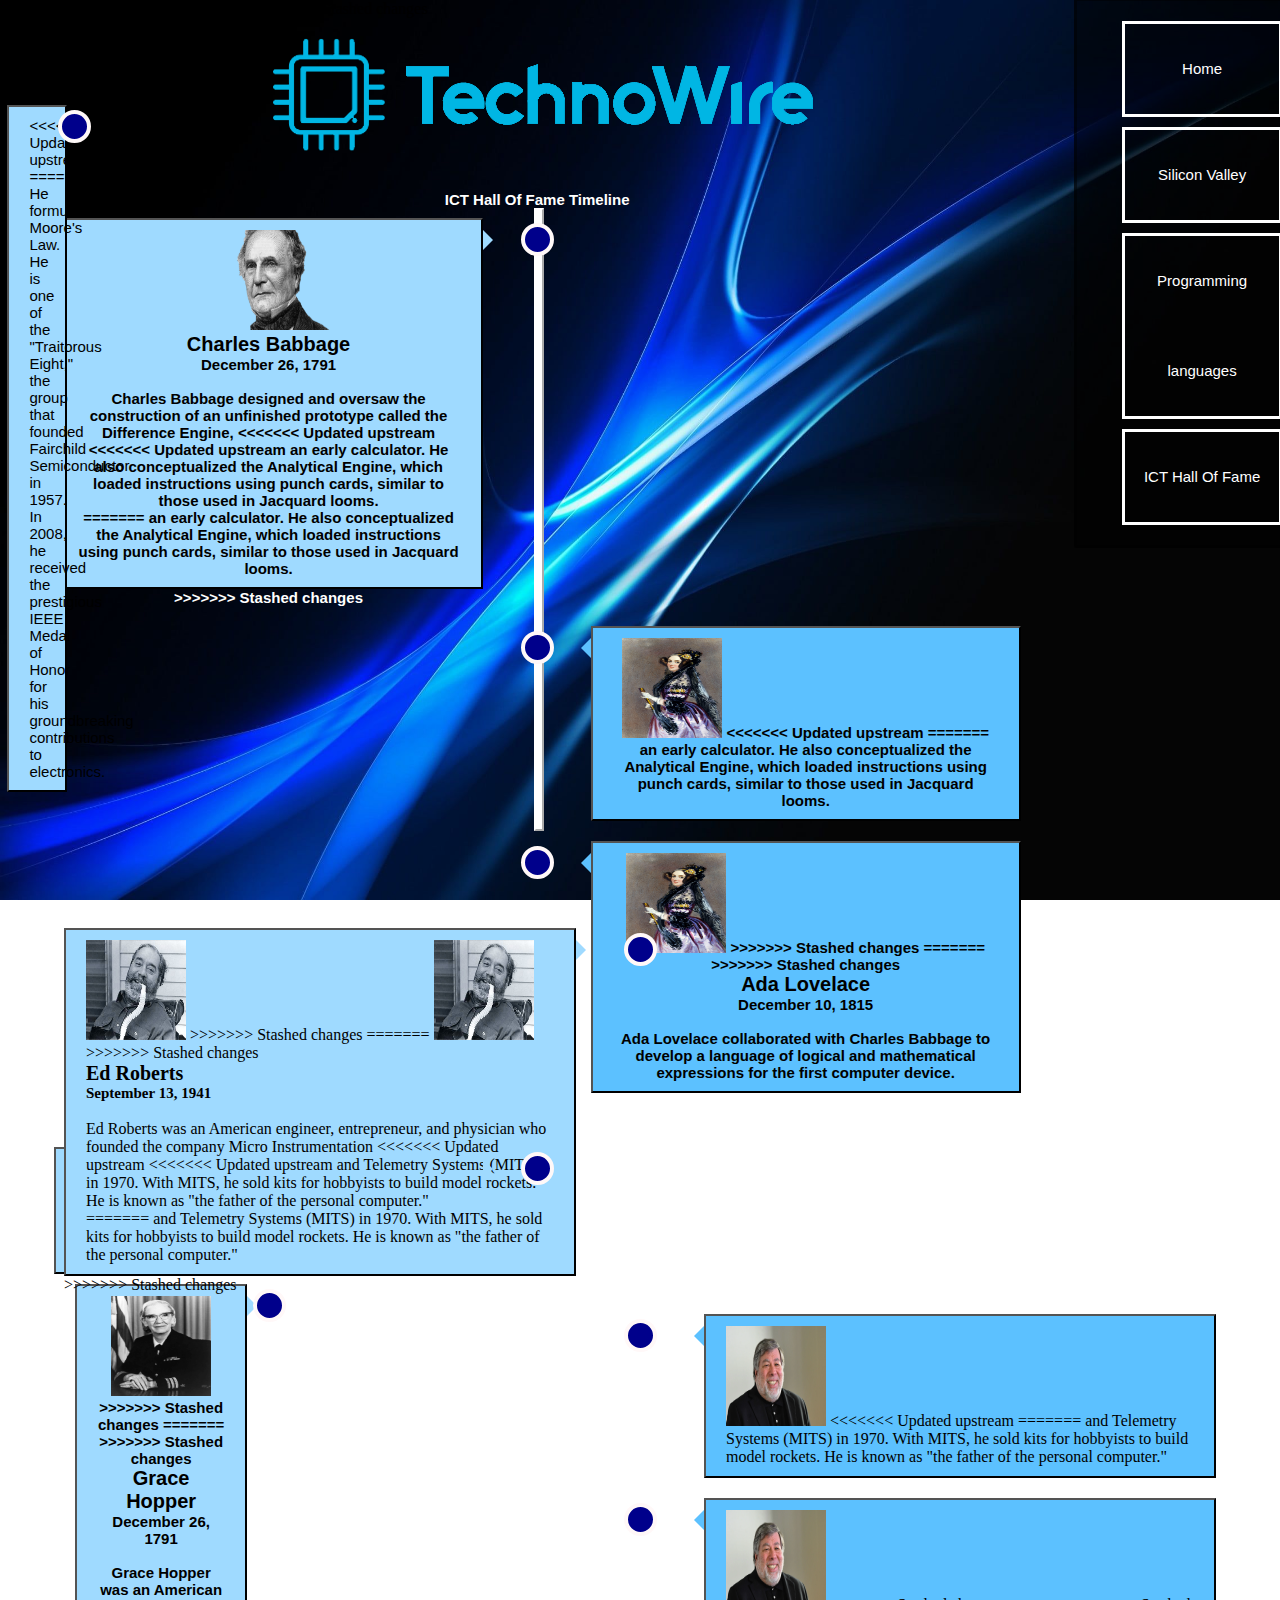
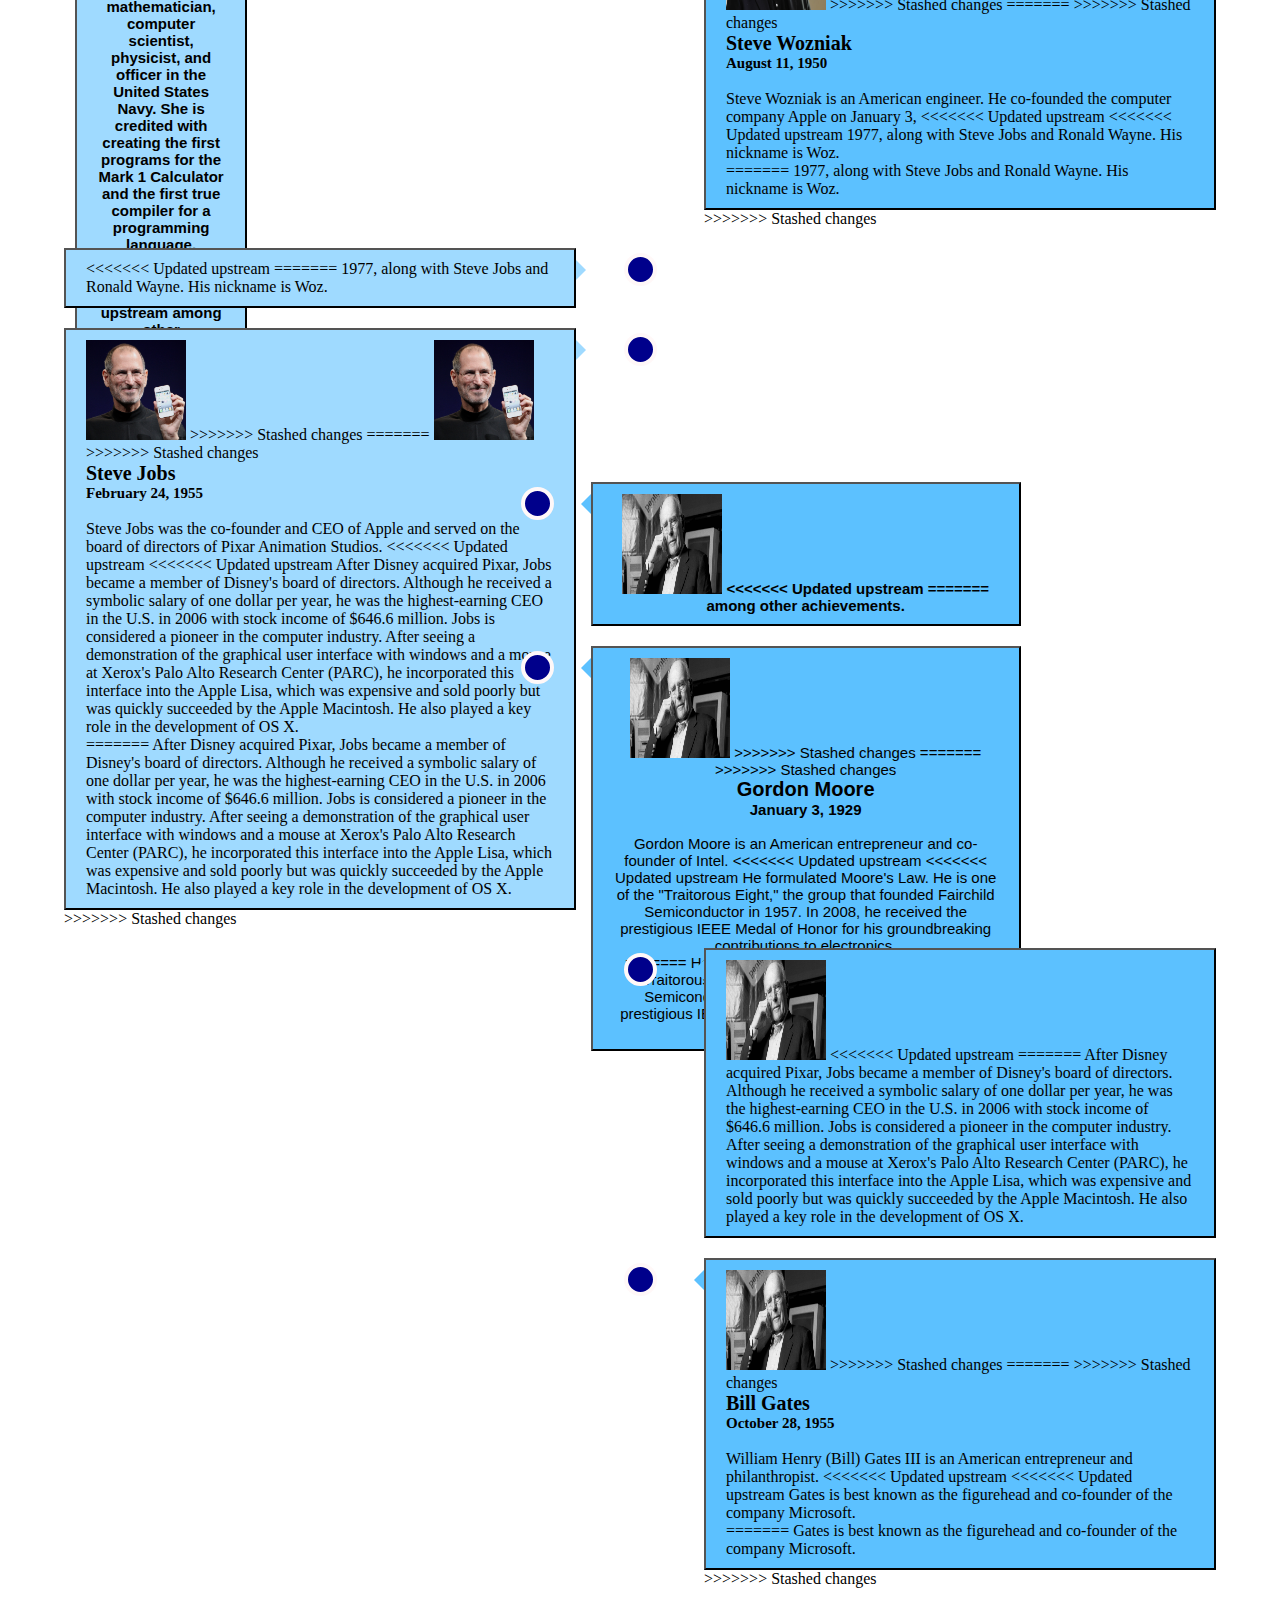
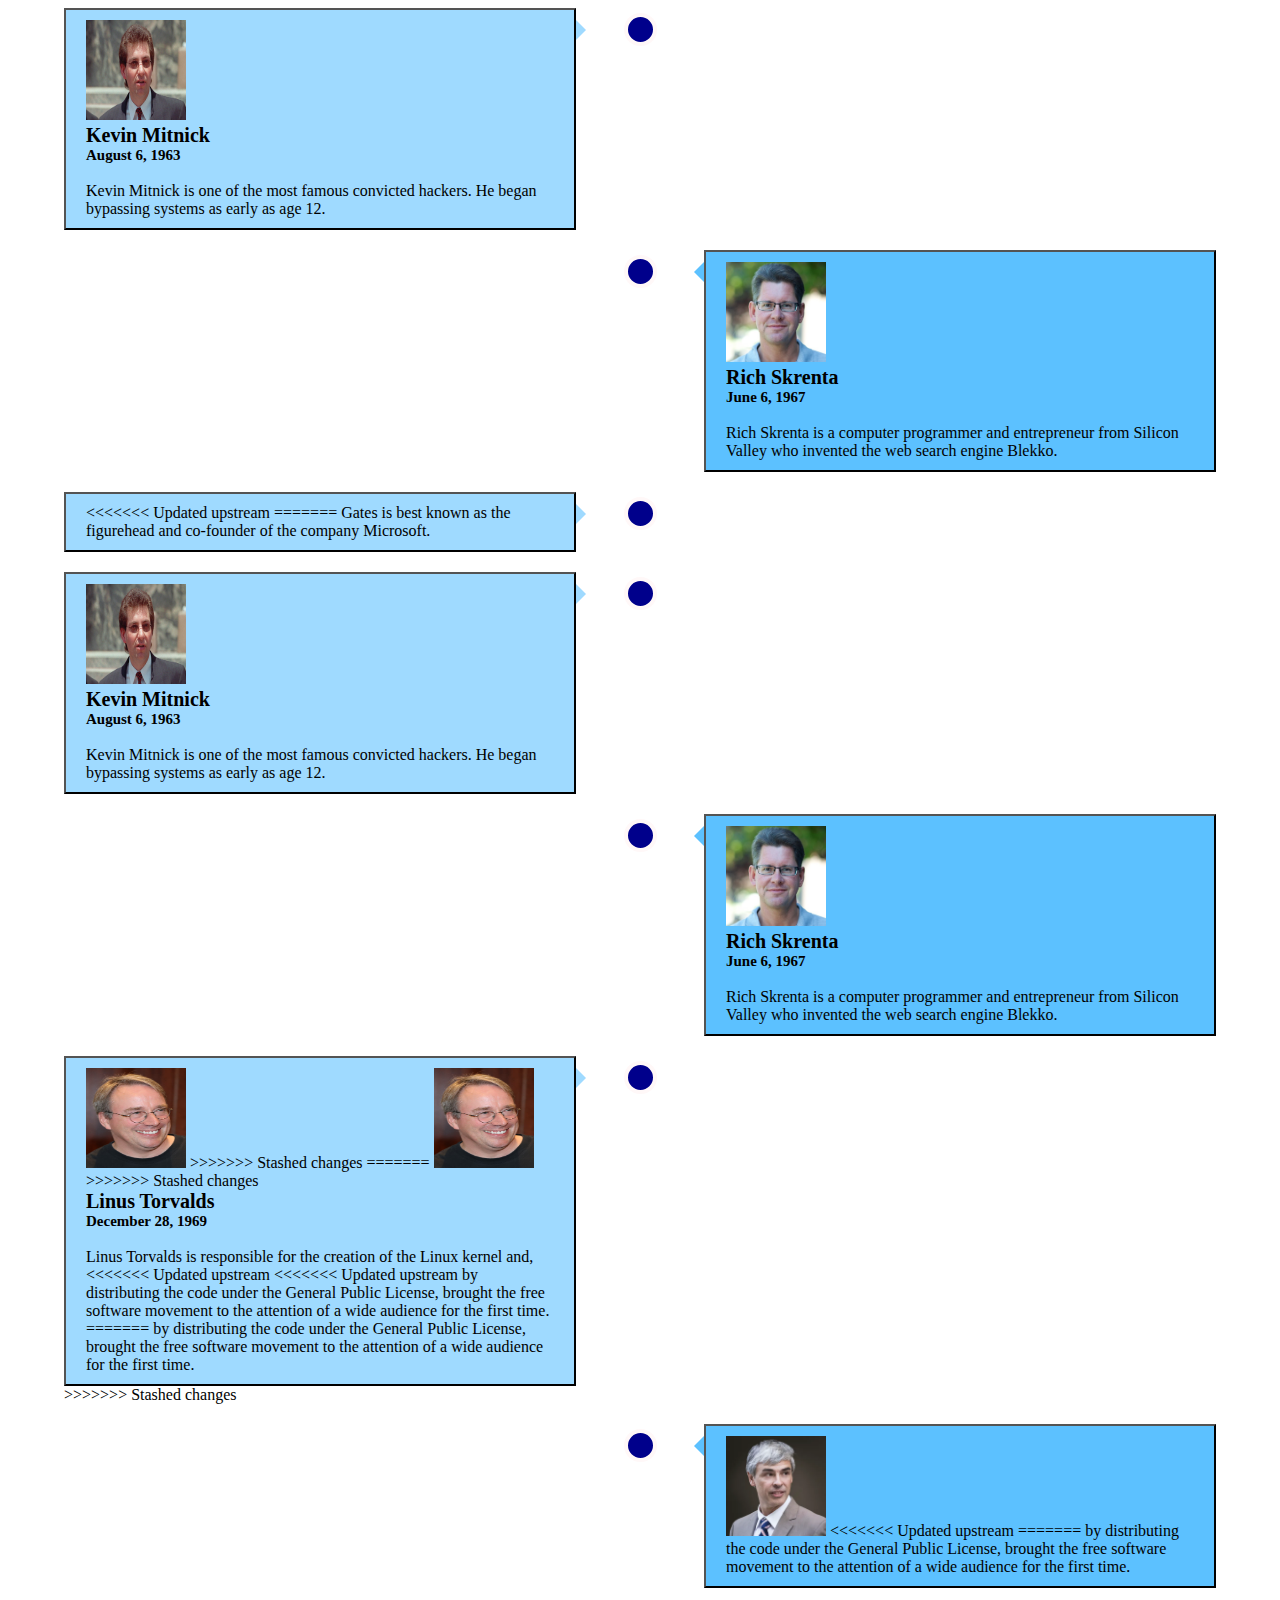
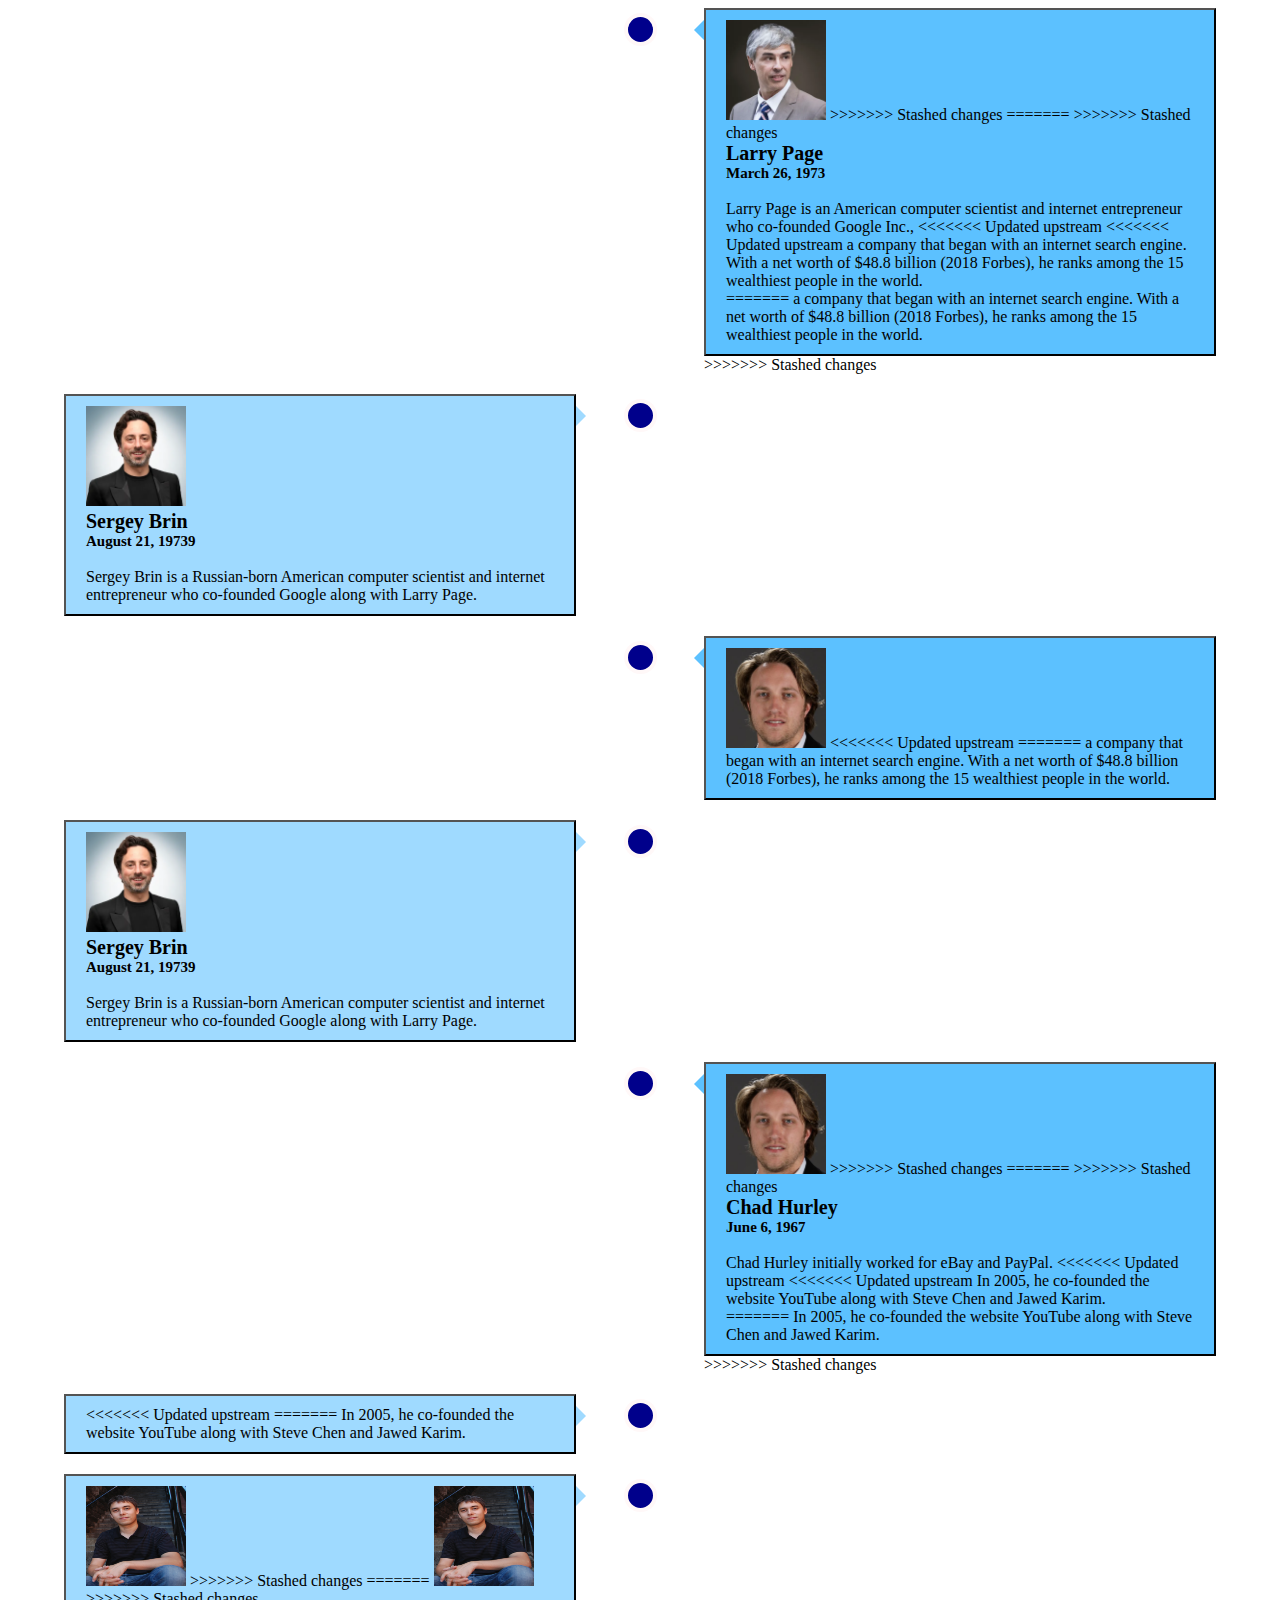
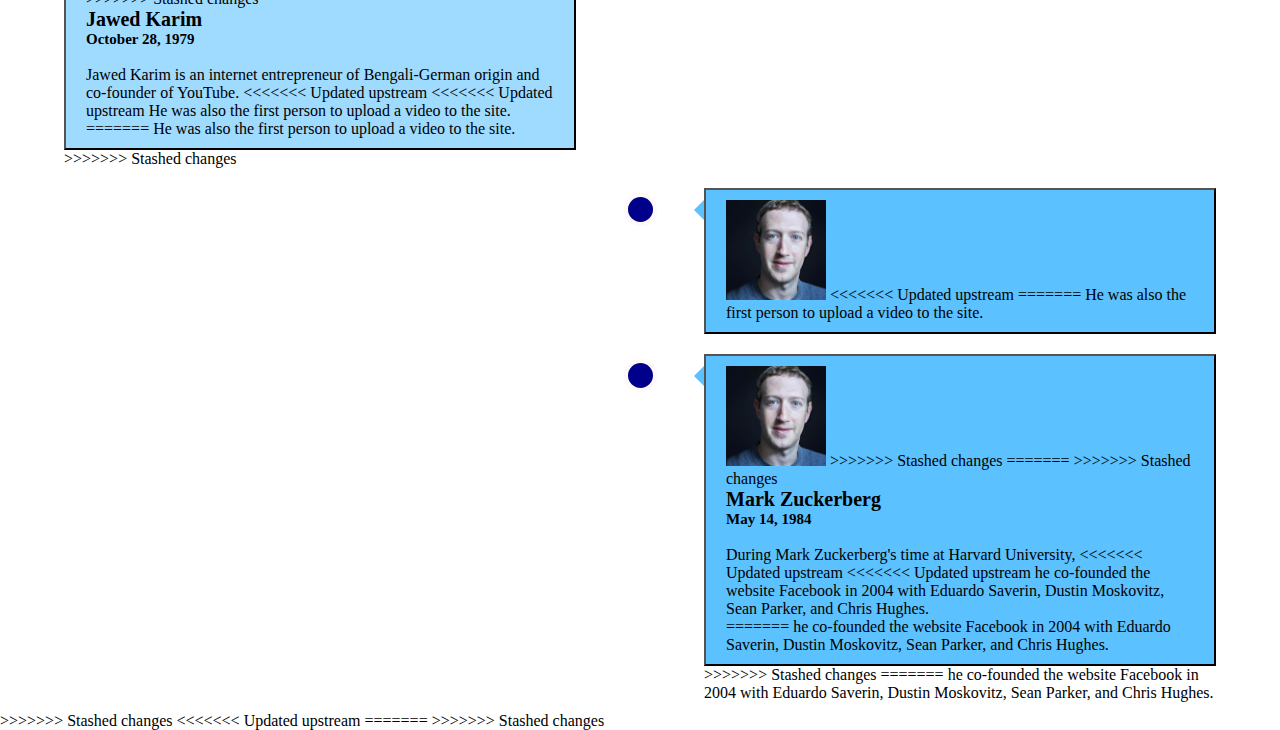
==== commit 2903eda9: "Port1" ====
--- a/ICT.html
+++ b/ICT.html
@@ -4,7 +4,11 @@
 <meta charset="UTF-8">
 <meta name="viewport" content="width=device-width, initial-scale=1.0">
 <link rel="icon" type="image/x-icon" sizes="32x32" href="images/TechnoWire2.png">
+<<<<<<< Updated upstream
 <link rel="stylesheet" href="styles.css">
+=======
+<link rel="stylesheet" href="styles1.css">
+>>>>>>> Stashed changes
 <title>ICT Hall Of Fame</title>
 </head>
 <body>
@@ -35,24 +39,14 @@
                 &nbsp;
                 <div>Charles Babbage designed and oversaw the construction of an unfinished prototype called the Difference Engine, 
 <<<<<<< Updated upstream
+<<<<<<< Updated upstream
                     an early calculator. He also conceptualized the Analytical Engine, which loaded instructions using punch cards, 
                     similar to those used in Jacquard looms.</div>
 
-            </div>
-
-         
-
-        </div>
-
-        <div class="containerr right">
-
-            <div class="content">
-
-                <img src="images/ada.jpg" width="100px" height="100px">
-
 =======
                 an early calculator. He also conceptualized the Analytical Engine, which loaded instructions using punch cards, 
                 similar to those used in Jacquard looms.</div>
+>>>>>>> Stashed changes
             </div>
         </div>
 
@@ -60,6 +54,20 @@
             <div class="content">
 
                 <img src="images/ada.jpg" width="100px" height="100px">
+<<<<<<< Updated upstream
+
+=======
+                an early calculator. He also conceptualized the Analytical Engine, which loaded instructions using punch cards, 
+                similar to those used in Jacquard looms.</div>
+            </div>
+        </div>
+
+        <div class="containerr right">
+            <div class="content">
+
+                <img src="images/ada.jpg" width="100px" height="100px">
+>>>>>>> Stashed changes
+=======
 >>>>>>> Stashed changes
                 <div class="title">Ada Lovelace</div>
                 <div class="bold"> December 10, 1815</div>
@@ -68,14 +76,17 @@
 
             </div>
 <<<<<<< Updated upstream
-
-        </div>
-
-        <div class="containerr left">
-
+<<<<<<< Updated upstream
+
+=======
+>>>>>>> Stashed changes
+        </div>
+
+        <div class="containerr left">
             <div class="content1">
 
                 <img src="images/grace.jpg" width="100px" height="100px">
+<<<<<<< Updated upstream
 
 =======
         </div>
@@ -84,6 +95,8 @@
             <div class="content1">
 
                 <img src="images/grace.jpg" width="100px" height="100px">
+>>>>>>> Stashed changes
+=======
 >>>>>>> Stashed changes
                 <div class="title">Grace Hopper</div>
                 <div class="bold"> December 26, 1791</div>
@@ -91,18 +104,21 @@
                 <div>Grace Hopper was an American mathematician, computer scientist, physicist, and officer in the United States Navy. 
                 She is credited with creating the first programs for the Mark 1 Calculator and the first true compiler for a programming language, 
 <<<<<<< Updated upstream
+<<<<<<< Updated upstream
                 among other achievements. 
                     
                      </div>
-            </div>
-
-        </div>
-
-        <div class="containerr right">
-
+=======
+                among other achievements.</div>
+>>>>>>> Stashed changes
+            </div>
+        </div>
+
+        <div class="containerr right">
             <div class="content">
 
                 <img src="images/gordon.jpg" width="100px" height="100px">
+<<<<<<< Updated upstream
 
 =======
                 among other achievements.</div>
@@ -113,11 +129,14 @@
             <div class="content">
 
                 <img src="images/gordon.jpg" width="100px" height="100px">
+>>>>>>> Stashed changes
+=======
 >>>>>>> Stashed changes
                 <div class="title">Gordon Moore</div>
                 <div class="bold"> January 3, 1929</div>
                 &nbsp;
                 <div>Gordon Moore is an American entrepreneur and co-founder of Intel.
+<<<<<<< Updated upstream
 <<<<<<< Updated upstream
                      He formulated Moore's Law. 
                     He is one of the "Traitorous Eight," the group that founded Fairchild Semiconductor in 1957. 
@@ -125,31 +144,38 @@
                     
                      </div>
 
-            </div>
-
-        </div>
-
-        <div class="containerr left">
-
-            <div class="content1">
-                <img src="images/ed.jpg" width="100px" height="100px">
-
 =======
                 He formulated Moore's Law. 
                 He is one of the "Traitorous Eight," the group that founded Fairchild Semiconductor in 1957. 
                 In 2008, he received the prestigious IEEE Medal of Honor for his groundbreaking contributions to electronics.</div>
-            </div>
-        </div>
-
-        <div class="containerr left">
-            <div class="content1">
-
+>>>>>>> Stashed changes
+            </div>
+        </div>
+
+        <div class="containerr left">
+            <div class="content1">
+
+<<<<<<< Updated upstream
+=======
+                He formulated Moore's Law. 
+                He is one of the "Traitorous Eight," the group that founded Fairchild Semiconductor in 1957. 
+                In 2008, he received the prestigious IEEE Medal of Honor for his groundbreaking contributions to electronics.</div>
+            </div>
+        </div>
+
+        <div class="containerr left">
+            <div class="content1">
+
+                <img src="images/ed.jpg" width="100px" height="100px">
+>>>>>>> Stashed changes
+=======
                 <img src="images/ed.jpg" width="100px" height="100px">
 >>>>>>> Stashed changes
                 <div class="title"> Ed Roberts</div>
                 <div class="bold">  September 13, 1941</div>
                 &nbsp;
                 <div> Ed Roberts was an American engineer, entrepreneur, and physician who founded the company Micro Instrumentation 
+<<<<<<< Updated upstream
 <<<<<<< Updated upstream
                     and Telemetry Systems (MITS) in 1970. 
                     With MITS, he sold kits for hobbyists to build model rockets. 
@@ -157,20 +183,11 @@
                     
                      </div>
 
-            </div>
-
-        </div>
-
-        <div class="containerr right">
-
-            <div class="content">
-
-                <img src="images/steve.webp" width="100px" height="100px">
-
 =======
                 and Telemetry Systems (MITS) in 1970. 
                 With MITS, he sold kits for hobbyists to build model rockets. 
                 He is known as "the father of the personal computer."</div>
+>>>>>>> Stashed changes
             </div>
         </div>
 
@@ -178,39 +195,60 @@
             <div class="content">
 
                 <img src="images/steve.webp" width="100px" height="100px">
+<<<<<<< Updated upstream
+
+=======
+                and Telemetry Systems (MITS) in 1970. 
+                With MITS, he sold kits for hobbyists to build model rockets. 
+                He is known as "the father of the personal computer."</div>
+            </div>
+        </div>
+
+        <div class="containerr right">
+            <div class="content">
+
+                <img src="images/steve.webp" width="100px" height="100px">
+>>>>>>> Stashed changes
+=======
 >>>>>>> Stashed changes
                 <div class="title">Steve Wozniak</div>
                 <div class="bold"> August 11, 1950</div>
                 &nbsp;
                 <div>Steve Wozniak is an American engineer. He co-founded the computer company Apple on January 3, 
 <<<<<<< Updated upstream
+<<<<<<< Updated upstream
                     1977, along with Steve Jobs and Ronald Wayne. His nickname is Woz. 
                     
                      </div>
 
-            </div>
-
-        </div>
-
-        <div class="containerr left">
-
-            <div class="content1">
+=======
+                1977, along with Steve Jobs and Ronald Wayne. His nickname is Woz.</div>
+>>>>>>> Stashed changes
+            </div>
+        </div>
+
+        <div class="containerr left">
+            <div class="content1">
+
+<<<<<<< Updated upstream
+=======
+                1977, along with Steve Jobs and Ronald Wayne. His nickname is Woz.</div>
+            </div>
+        </div>
+
+        <div class="containerr left">
+            <div class="content1">
+
                 <img src="images/steve.jpg" width="100px" height="100px">
-
-=======
-                1977, along with Steve Jobs and Ronald Wayne. His nickname is Woz.</div>
-            </div>
-        </div>
-
-        <div class="containerr left">
-            <div class="content1">
-
+>>>>>>> Stashed changes
+=======
                 <img src="images/steve.jpg" width="100px" height="100px">
 >>>>>>> Stashed changes
                 <div class="title">Steve Jobs</div>
                 <div class="bold">February 24, 1955 </div>
                 &nbsp;
                 <div> Steve Jobs was the co-founder and CEO of Apple and served on the board of directors of Pixar Animation Studios.
+<<<<<<< Updated upstream
 <<<<<<< Updated upstream
                      After Disney acquired Pixar, Jobs became a member of Disney's board of directors.
                       Although he received a symbolic salary of one dollar per year, he was the highest-earning CEO in the U.S. 
@@ -223,16 +261,6 @@
                     
                      </div>
 
-            </div>
-
-        </div>
-
-        <div class="containerr right">
-
-            <div class="content">
-
-                <img src="images/gordon.jpg" width="100px" height="100px">
-
 =======
                 After Disney acquired Pixar, Jobs became a member of Disney's board of directors.
                 Although he received a symbolic salary of one dollar per year, he was the highest-earning CEO in the U.S. 
@@ -240,6 +268,7 @@
                 After seeing a demonstration of the graphical user interface with windows and a mouse at Xerox's Palo Alto Research Center (PARC), 
                 he incorporated this interface into the Apple Lisa, which was expensive and sold poorly but was quickly succeeded by the Apple Macintosh. 
                 He also played a key role in the development of OS X. </div>
+>>>>>>> Stashed changes
             </div>
         </div>
 
@@ -247,62 +276,38 @@
             <div class="content">
 
                 <img src="images/gordon.jpg" width="100px" height="100px">
+<<<<<<< Updated upstream
+
+=======
+                After Disney acquired Pixar, Jobs became a member of Disney's board of directors.
+                Although he received a symbolic salary of one dollar per year, he was the highest-earning CEO in the U.S. 
+                in 2006 with stock income of $646.6 million. Jobs is considered a pioneer in the computer industry. 
+                After seeing a demonstration of the graphical user interface with windows and a mouse at Xerox's Palo Alto Research Center (PARC), 
+                he incorporated this interface into the Apple Lisa, which was expensive and sold poorly but was quickly succeeded by the Apple Macintosh. 
+                He also played a key role in the development of OS X. </div>
+            </div>
+        </div>
+
+        <div class="containerr right">
+            <div class="content">
+
+                <img src="images/gordon.jpg" width="100px" height="100px">
+>>>>>>> Stashed changes
+=======
 >>>>>>> Stashed changes
                 <div class="title">Bill Gates </div>
                 <div class="bold"> October 28, 1955</div>
                 &nbsp;
                 <div> William Henry (Bill) Gates III is an American entrepreneur and philanthropist.
 <<<<<<< Updated upstream
+<<<<<<< Updated upstream
                      Gates is best known as the figurehead and co-founder of the company Microsoft.
                     
                      </div>
 
-            </div>
-
-        </div>
-
-        <div class="containerr left">
-
-            <div class="content1">
-                <img src="images/kevin.jpg" width="100px" height="100px">
-
-                <div class="title">Kevin Mitnick</div>
-                <div class="bold"> August 6, 1963</div>
-                &nbsp;
-                <div>Kevin Mitnick is one of the most famous convicted hackers. He began bypassing systems as early as age 12. 
-                    
-                     </div>
-
-            </div>
-
-        </div>
-
-        <div class="containerr right">
-
-            <div class="content">
-
-                <img src="images/rick.jpeg" width="100px" height="100px">
-
-                <div class="title">Rich Skrenta</div>
-                <div class="bold"> June 6, 1967</div>
-                &nbsp;
-                <div>Rich Skrenta is a computer programmer and entrepreneur from Silicon Valley who invented the web search engine Blekko. 
-
- 
-                    
-                     </div>
-
-            </div>
-
-        </div>
-
-        <div class="containerr left">
-
-            <div class="content1">
-                <img src="images/linus.jpeg" width="100px" height="100px">
-
 =======
                 Gates is best known as the figurehead and co-founder of the company Microsoft.</div>
+>>>>>>> Stashed changes
             </div>
         </div>
 
@@ -332,6 +337,41 @@
         <div class="containerr left">
             <div class="content1">
 
+<<<<<<< Updated upstream
+=======
+                Gates is best known as the figurehead and co-founder of the company Microsoft.</div>
+            </div>
+        </div>
+
+        <div class="containerr left">
+            <div class="content1">
+
+                <img src="images/kevin.jpg" width="100px" height="100px">
+                <div class="title">Kevin Mitnick</div>
+                <div class="bold"> August 6, 1963</div>
+                &nbsp;
+                <div>Kevin Mitnick is one of the most famous convicted hackers. 
+                He began bypassing systems as early as age 12. </div>
+            </div>
+        </div>
+
+        <div class="containerr right">
+            <div class="content">
+
+                <img src="images/rick.jpeg" width="100px" height="100px">
+                <div class="title">Rich Skrenta</div>
+                <div class="bold"> June 6, 1967</div>
+                &nbsp;
+                <div>Rich Skrenta is a computer programmer and entrepreneur from Silicon Valley who invented the web search engine Blekko.</div>
+            </div>
+        </div>
+
+        <div class="containerr left">
+            <div class="content1">
+
+                <img src="images/linus.jpeg" width="100px" height="100px">
+>>>>>>> Stashed changes
+=======
                 <img src="images/linus.jpeg" width="100px" height="100px">
 >>>>>>> Stashed changes
                 <div class="title">Linus Torvalds</div>
@@ -339,6 +379,7 @@
                 &nbsp;
                 <div> Linus Torvalds is responsible for the creation of the Linux kernel and, 
 <<<<<<< Updated upstream
+<<<<<<< Updated upstream
                     by distributing the code under the General Public License, 
                     brought the free software movement to the attention of a wide audience for the first time. 
 
@@ -346,19 +387,10 @@
                     
                      </div>
 
-            </div>
-
-        </div>
-
-        <div class="containerr right">
-
-            <div class="content">
-
-                <img src="images/larry.webp" width="100px" height="100px">
-
 =======
                 by distributing the code under the General Public License, 
                 brought the free software movement to the attention of a wide audience for the first time.</div>
+>>>>>>> Stashed changes
             </div>
         </div>
 
@@ -366,12 +398,27 @@
             <div class="content">
 
                 <img src="images/larry.webp" width="100px" height="100px">
+<<<<<<< Updated upstream
+
+=======
+                by distributing the code under the General Public License, 
+                brought the free software movement to the attention of a wide audience for the first time.</div>
+            </div>
+        </div>
+
+        <div class="containerr right">
+            <div class="content">
+
+                <img src="images/larry.webp" width="100px" height="100px">
+>>>>>>> Stashed changes
+=======
 >>>>>>> Stashed changes
                 <div class="title"> Larry Page</div>
                 <div class="bold"> March 26, 1973 </div>
                 &nbsp;
                 <div>Larry Page is an American computer scientist and internet entrepreneur who co-founded Google Inc., 
 <<<<<<< Updated upstream
+<<<<<<< Updated upstream
                     a company that began with an internet search engine. With a net worth of $48.8 billion (2018 Forbes), 
                     he ranks among the 15 wealthiest people in the world. 
 
@@ -381,40 +428,10 @@
                     
                      </div>
 
-            </div>
-
-        </div>
-
-        <div class="containerr left">
-
-            <div class="content1">
-                <img src="images/sergey.webp" width="100px" height="100px">
-
-                <div class="title">Sergey Brin </div>
-                <div class="bold">August 21, 19739</div>
-                &nbsp;
-                <div> Sergey Brin is a Russian-born American computer scientist and internet entrepreneur who co-founded Google along with Larry Page. 
-
- 
-
- 
- 
-                    
-                     </div>
-
-            </div>
-
-        </div>
-
-        <div class="containerr right">
-
-            <div class="content">
-
-                <img src="images/chad.jpg" width="100px" height="100px">
-
 =======
                 a company that began with an internet search engine. With a net worth of $48.8 billion (2018 Forbes), 
                 he ranks among the 15 wealthiest people in the world. </div>
+>>>>>>> Stashed changes
             </div>
         </div>
 
@@ -433,12 +450,38 @@
             <div class="content">
 
                 <img src="images/chad.jpg" width="100px" height="100px">
+<<<<<<< Updated upstream
+
+=======
+                a company that began with an internet search engine. With a net worth of $48.8 billion (2018 Forbes), 
+                he ranks among the 15 wealthiest people in the world. </div>
+            </div>
+        </div>
+
+        <div class="containerr left">
+            <div class="content1">
+
+                <img src="images/sergey.webp" width="100px" height="100px">
+                <div class="title">Sergey Brin </div>
+                <div class="bold">August 21, 19739</div>
+                &nbsp;
+                <div> Sergey Brin is a Russian-born American computer scientist and internet entrepreneur who co-founded Google along with Larry Page.</div>
+            </div>
+        </div>
+
+        <div class="containerr right">
+            <div class="content">
+
+                <img src="images/chad.jpg" width="100px" height="100px">
+>>>>>>> Stashed changes
+=======
 >>>>>>> Stashed changes
                 <div class="title"> Chad Hurley</div>
                 <div class="bold"> June 6, 1967</div>
                 &nbsp;
                 <div>Chad Hurley initially worked for eBay and PayPal. 
 <<<<<<< Updated upstream
+<<<<<<< Updated upstream
 
                     In 2005, he co-founded the website YouTube along with Steve Chen and Jawed Karim. 
 
@@ -446,23 +489,27 @@
                     
                      </div>
 
-            </div>
-
-        </div>
-
-        <div class="containerr left">
-
-            <div class="content1">
+=======
+                In 2005, he co-founded the website YouTube along with Steve Chen and Jawed Karim.</div>
+>>>>>>> Stashed changes
+            </div>
+        </div>
+
+        <div class="containerr left">
+            <div class="content1">
+
+<<<<<<< Updated upstream
+=======
+                In 2005, he co-founded the website YouTube along with Steve Chen and Jawed Karim.</div>
+            </div>
+        </div>
+
+        <div class="containerr left">
+            <div class="content1">
+
                 <img src="images/jawed.jpg" width="100px" height="100px">
-
-=======
-                In 2005, he co-founded the website YouTube along with Steve Chen and Jawed Karim.</div>
-            </div>
-        </div>
-
-        <div class="containerr left">
-            <div class="content1">
-
+>>>>>>> Stashed changes
+=======
                 <img src="images/jawed.jpg" width="100px" height="100px">
 >>>>>>> Stashed changes
                 <div class="title">Jawed Karim</div>
@@ -470,21 +517,24 @@
                 &nbsp;
                 <div> Jawed Karim is an internet entrepreneur of Bengali-German origin and co-founder of YouTube. 
 <<<<<<< Updated upstream
+<<<<<<< Updated upstream
                     He was also the first person to upload a video to the site. 
 
  
                     
                      </div>
 
-            </div>
-
-        </div>
-
-        <div class="containerr right">
-
+=======
+                He was also the first person to upload a video to the site.</div>
+>>>>>>> Stashed changes
+            </div>
+        </div>
+
+        <div class="containerr right">
             <div class="content">
 
                 <img src="images/mark.webp" width="100px" height="100px">
+<<<<<<< Updated upstream
 
 =======
                 He was also the first person to upload a video to the site.</div>
@@ -495,17 +545,23 @@
             <div class="content">
 
                 <img src="images/mark.webp" width="100px" height="100px">
+>>>>>>> Stashed changes
+=======
 >>>>>>> Stashed changes
                 <div class="title">Mark Zuckerberg</div>
                 <div class="bold"> May 14, 1984 </div>
                 &nbsp;
                 <div>During Mark Zuckerberg's time at Harvard University, 
 <<<<<<< Updated upstream
+<<<<<<< Updated upstream
                     he co-founded the website Facebook in 2004 with Eduardo Saverin, Dustin Moskovitz, Sean Parker, and Chris Hughes. 
 
  
                     
                </div>
+=======
+                he co-founded the website Facebook in 2004 with Eduardo Saverin, Dustin Moskovitz, Sean Parker, and Chris Hughes.</div>
+>>>>>>> Stashed changes
 =======
                 he co-founded the website Facebook in 2004 with Eduardo Saverin, Dustin Moskovitz, Sean Parker, and Chris Hughes.</div>
 >>>>>>> Stashed changes
--- a/styles.css
+++ b/styles.css
@@ -370,7 +370,11 @@
 
 
 
+<<<<<<< Updated upstream:styles.css
 @media screen and (max-width: 500px){
+=======
+@media screen and (max-width: 400px){
+>>>>>>> Stashed changes:styles1.css
 
   .container {  display: grid;
       grid-template-columns: 1fr 1fr 1fr 1fr 1fr 1fr 1fr 1fr 1fr 1fr 1fr 1fr;
--- a/styles1.css
+++ b/styles1.css
@@ -0,0 +1,566 @@
+.container {
+  display: grid;
+  grid-template-columns: 1fr 1fr 1fr 1fr 1fr 1fr 1fr 1fr 1fr 1fr 1fr 1fr;
+  grid-template-rows: 1fr 1fr 1fr 1fr 1fr 1fr;
+  grid-auto-columns: 1fr;
+  grid-auto-rows: 1fr;
+  gap: 0px 0px;
+  grid-auto-flow: row;
+  grid-template-areas:
+    "headArea headArea headArea headArea headArea headArea headArea headArea headArea headArea NavArea NavArea"
+    "headArea headArea headArea headArea headArea headArea headArea headArea headArea headArea NavArea NavArea"
+    ". mainArea mainArea mainArea mainArea mainArea mainArea mainArea mainArea mainArea NavArea NavArea"
+    ". mainArea mainArea mainArea mainArea mainArea mainArea mainArea mainArea mainArea NavArea NavArea"
+    ". . butLinkOne . . butLinkTwo . . butLinkThree . NavArea NavArea"
+    "footArea footArea footArea footArea footArea footArea footArea footArea footArea footArea NavArea NavArea";
+  font-family: Arial;
+  font-size: 15px;
+}
+
+.NavArea {
+  grid-area: NavArea;
+}
+
+.headArea {
+  grid-area: headArea;
+  text-align: center;
+  background-color: #00000000;
+  color: #fff;
+  padding: 0px;
+  height: 100%;
+  width: 100%;
+  margin-bottom: 20px;
+
+}
+
+
+.mainArea {
+  grid-area: mainArea;
+
+  text-align: center;
+  margin: 20px auto;
+  max-width: 800px;
+  padding: 10px;
+  color: white;
+  background-color: rgba(0, 0, 0, 0.481);
+  border-radius: 2px;
+}
+
+.footArea {
+  grid-area: footArea;
+
+  text-align: center;
+  background-color: #00000076;
+  color: #ffffff;
+  padding: 5px;
+  position: absolute;
+  bottom: 0;
+  width: 100%;
+  height: 10;
+  align-self: self-end;
+
+}
+
+.butLinkOne {
+
+  grid-area: butLinkOne;
+  background-color: #000000;
+  color: white;
+  border: none;
+  padding: 5px 5px;
+  justify-content: space-between;
+  border-radius: 10px;
+  border-color: white;
+  border-style: solid;
+  text-decoration: none;
+  height: 50px;
+  align-self: self-end;
+  width: 170px;
+  text-align: center;
+  cursor: pointer;
+  transition: background-color 0.3s, transform 0.2s;
+}
+
+.butLinkTwo {
+
+  grid-area: butLinkTwo;
+  background-color: #000000;
+  color: white;
+  border: none;
+  padding: 5px 5px;
+  justify-content: space-between;
+  border-radius: 10px;
+  border-color: white;
+  border-style: solid;
+  text-decoration: none;
+  height: 50px;
+  align-self: self-end;
+  width: 170px;
+  text-align: center;
+  cursor: pointer;
+  transition: background-color 0.3s, transform 0.2s;
+
+}
+
+.butLinkThree {
+
+  grid-area: butLinkThree;
+  background-color: #000000;
+  color: white;
+  border: none;
+  padding: 5px 5px;
+  justify-content: space-between;
+  border-radius: 10px;
+  border-color: white;
+  border-style: solid;
+  text-decoration: none;
+  height: 50px;
+  align-self: self-end;
+  width: 170px;
+  text-align: center;
+  cursor: pointer;
+  transition: background-color 0.3s, transform 0.2s;
+
+}
+
+.butLinkOne:hover {
+
+  background-color: #000000;
+  transform: scale(1.1);
+
+}
+
+.butLinkTwo:hover {
+
+  background-color: #000000;
+  transform: scale(1.1);
+
+}
+
+.butLinkThree:hover {
+
+  background-color: #000000;
+  transform: scale(1.1);
+
+}
+
+body {
+
+  background-image: url('images/blue.avif');
+  background-repeat: no-repeat;
+  background-attachment: fixed;
+  background-size: cover;
+  overflow-x: hidden;
+
+}
+
+html,
+body,
+.container {
+
+  height: 100%;
+  margin: 0;
+
+}
+
+nav {
+  float: right;
+  bottom: 50px;
+  margin-right: -10px;
+  margin-top: -20px;
+  line-height: 25px;
+  background-color: rgba(0, 0, 0, 0.463);
+  padding: 5px;
+  border-style: solid;
+  border-color: rgba(0, 0, 0, 0.429);
+
+
+}
+
+nav ul {
+
+  list-style-type: none;
+}
+
+
+
+nav ul li {
+
+  margin-bottom: 10px;
+
+}
+
+
+
+nav a {
+
+  text-decoration: none;
+  color: #ffffff;
+
+}
+
+li {
+
+  border-color: white;
+  border-style: solid;
+  border-radius: 0px;
+  text-align: center;
+  cursor: pointer;
+  transition: background-color 0.3s, transform 0.2s;
+
+
+}
+
+a {
+
+  width: 0px;
+  height: 0px;
+
+}
+
+li:hover {
+  background-color: #000000;
+  transform: scale(1.1);
+
+}
+
+.button {
+
+  text-decoration: none;
+  color: white;
+
+}
+
+.timeline {
+
+  position: relative;
+  max-width: 1200px;
+  margin: 0 auto;
+
+}
+
+.timeline::after {
+
+  content: '';
+  position: absolute;
+  width: 6px;
+  background-color: #ffffff;
+  border: 2px outset #ffffff;
+  top: 0;
+  bottom: 0;
+  left: 50%;
+  margin-left: -3px;
+
+}
+
+.containerr {
+
+  padding: 10px 5%;
+  position: relative;
+  background-color: inherit;
+  width: 40%;
+
+}
+
+.containerr::after {
+
+  content: '';
+  position: absolute;
+  width: 25px;
+  height: 25px;
+  right: -17px;
+  background-position: -70px -40px;
+  border: 4px solid #fff8f8;
+  top: 15px;
+  z-index: 1;
+  border-radius: 20px;
+  background-color: #00008B;
+
+}
+
+.right {
+
+  left: 50%;
+
+}
+
+.left::before {
+
+  content: " ";
+  height: 0;
+  position: absolute;
+  top: 22px;
+  width: 0;
+  z-index: 1;
+  left: 90%;
+  border: medium solid #9fdaff;
+  border-width: 10px 0 10px 10px;
+  border-color: transparent transparent transparent #9fdaff;
+
+}
+
+.right::before {
+
+  content: " ";
+  height: 0;
+  position: absolute;
+  top: 22px;
+  width: 0;
+  z-index: 1;
+  right: 90%;
+  border: medium solid #5cc1ff;
+  border-width: 10px 10px 10px 0;
+  border-color: transparent #5cc1ff transparent transparent;
+
+}
+
+.right::after {
+
+  left: -16px;
+
+}
+
+.content {
+
+  padding: 10px 20px;
+  background-color: #ffffff;
+  position: relative;
+  border: outset 2px #000000;
+  color: black;
+  background-color: #5cc1ff;
+
+}
+
+.content1 {
+
+  padding: 10px 20px;
+  background-color: #ffffff;
+  position: relative;
+  border: outset 2px #000000;
+  color: black;
+  background-color: #9fdaff;
+
+}
+
+.title {
+
+  font-weight: bold;
+  font-size: 20px;
+
+}
+
+.titl+ {
+
+  font-weight: bold;
+  font-size: 15px;
+
+}
+
+.TechnoWire {
+
+  position: absolute;
+  right: 500px;
+
+}
+
+.bold {
+
+  font-weight: bold;
+  font-size: 15px;
+
+}
+
+.cool {
+
+  text-align: center;
+  font-size: 15px;
+  font-weight: bold;
+
+}
+
+@media screen and (max-width: 400px) {
+
+  .container {
+    display: grid;
+    grid-template-columns: 1fr 1fr 1fr 1fr 1fr 1fr 1fr 1fr 1fr 1fr 1fr 1fr;
+    grid-template-rows: 1fr 1fr 1fr 1fr 1fr 1fr;
+    grid-auto-columns: 1fr;
+    grid-auto-rows: 1fr;
+    gap: 0px 0px;
+    grid-auto-flow: row;
+    grid-template-areas:
+      "headArea headArea headArea headArea headArea headArea headArea headArea headArea headArea headArea headArea"
+      "NavArea NavArea NavArea NavArea NavArea NavArea NavArea NavArea NavArea NavArea NavArea NavArea"
+      "mainArea mainArea mainArea mainArea mainArea mainArea mainArea mainArea mainArea mainArea mainArea mainArea"
+      "mainArea mainArea mainArea mainArea mainArea mainArea mainArea mainArea mainArea mainArea mainArea mainArea"
+      "mainArea mainArea mainArea mainArea mainArea mainArea mainArea mainArea mainArea mainArea mainArea mainArea"
+      "footArea footArea footArea footArea footArea footArea footArea footArea footArea footArea footArea footArea";
+  }
+
+  .NavArea {
+    grid-area: NavArea;
+  }
+
+  .headArea {
+    grid-area: headArea;
+  }
+
+  .mainArea {
+    grid-area: mainArea;
+    text-align: center;
+    margin: 20px auto;
+    max-width: 800px;
+    padding: 10px;
+    color: rgb(255, 255, 255);
+    background-color: rgba(0, 0, 0, 0.481);
+    border-radius: 2px;
+
+  }
+
+  .footArea {
+    grid-area: footArea;
+    text-align: center;
+    background-color: #00000076;
+    color: #ffffff;
+    padding: 5px;
+    position: absolute;
+    bottom: 0;
+    width: 100%;
+    height: 10;
+    align-self: self-end;
+
+  }
+
+  html,
+  body,
+  .container {
+    height: 100%;
+    margin: 0;
+
+  }
+
+
+  ul {
+
+    list-style: none;
+    padding: 0;
+    margin: 0;
+
+  }
+
+
+  nav {
+    background-color: #00000067;
+    max-height: 100px;
+    max-width: 400px;
+  }
+
+  .butLinkOne {
+    display: none;
+
+  }
+
+  .butLinkTwo {
+    display: none;
+
+  }
+
+  .butLinkThree {
+    display: none;
+
+  }
+
+  nav ul {
+    display: flex;
+    justify-content: center;
+    height: 100px;
+    width: 100%;
+    margin-left: 35px;
+
+  }
+
+  nav li {
+    margin: 0px 0px;
+    position: relative;
+    right: 20px;
+    text-align: center;
+    font-family: Arial, Helvetica, sans-serif;
+    border-color: #ffffff;
+    text-decoration: solid;
+    font-size: 10px;
+    width: 75px;
+    height: 62px;
+    justify-content: center;
+
+  }
+
+  nav a {
+    text-decoration: none;
+    color: #fff;
+    font-size: 12px;
+    max-width: 40px;
+    height: 10px;
+    line-height: 25px;
+  }
+
+  .TechnoWire {
+
+    position: absolute;
+    right: 0px;
+
+  }
+
+  body {
+
+    background-image: url('images/blue.avif');
+    background-repeat: no-repeat;
+    background-attachment: fixed;
+    background-size: cover;
+    max-width: 100%;
+    font-family: Arial, Helvetica, sans-serif;
+
+  }
+
+  .timeline::after {
+
+    left: 31px;
+
+  }
+
+  .containerr {
+
+    width: 80%;
+    padding-left: 70px;
+    padding-right: 25px;
+
+  }
+
+  .containerr::before {
+
+    left: 60px;
+    border: medium solid #00daff;
+    border-width: 10px 10px 10px 0;
+    border-color: transparent #00daff transparent transparent;
+
+  }
+
+  .left::after,
+
+  .right::after {
+
+    left: 15px;
+
+  }
+
+  .right {
+
+    left: 0%;
+
+  }
+
+  img {
+
+    max-width: 100%;
+
+  }
+}